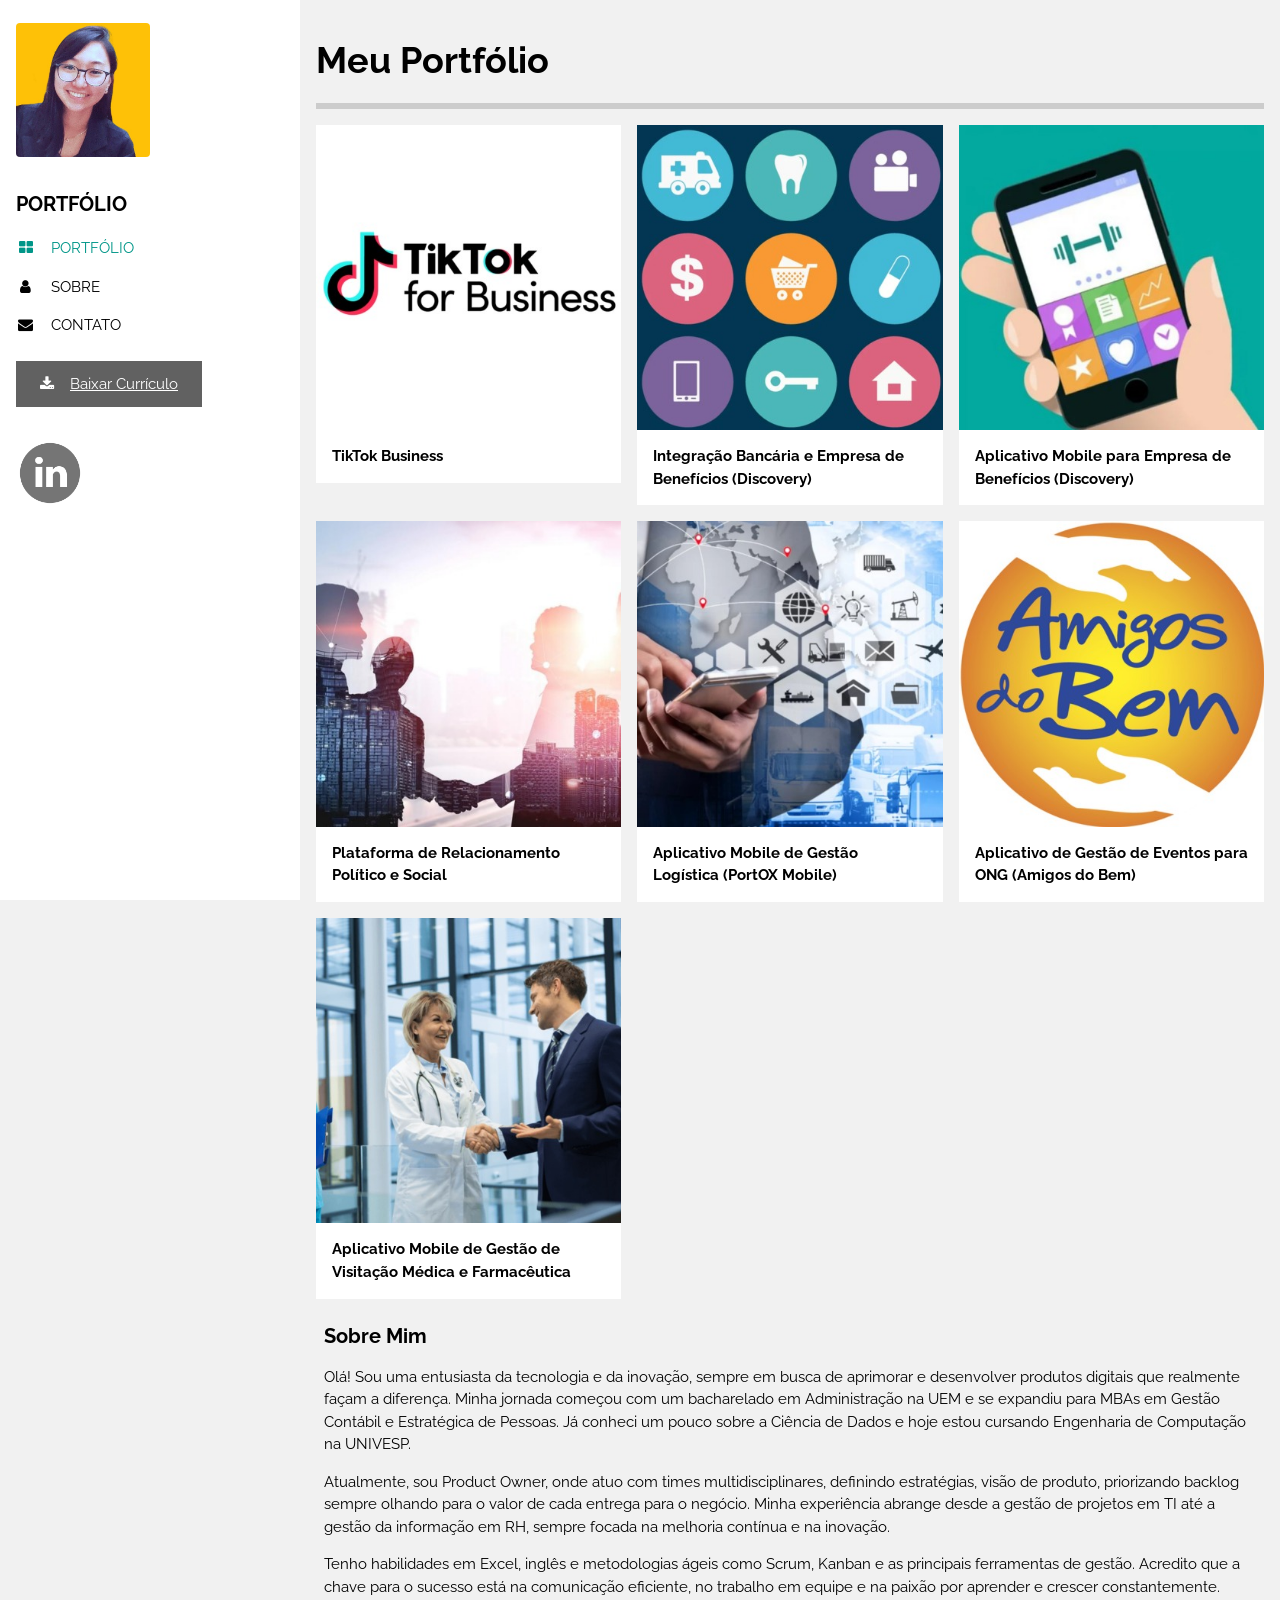
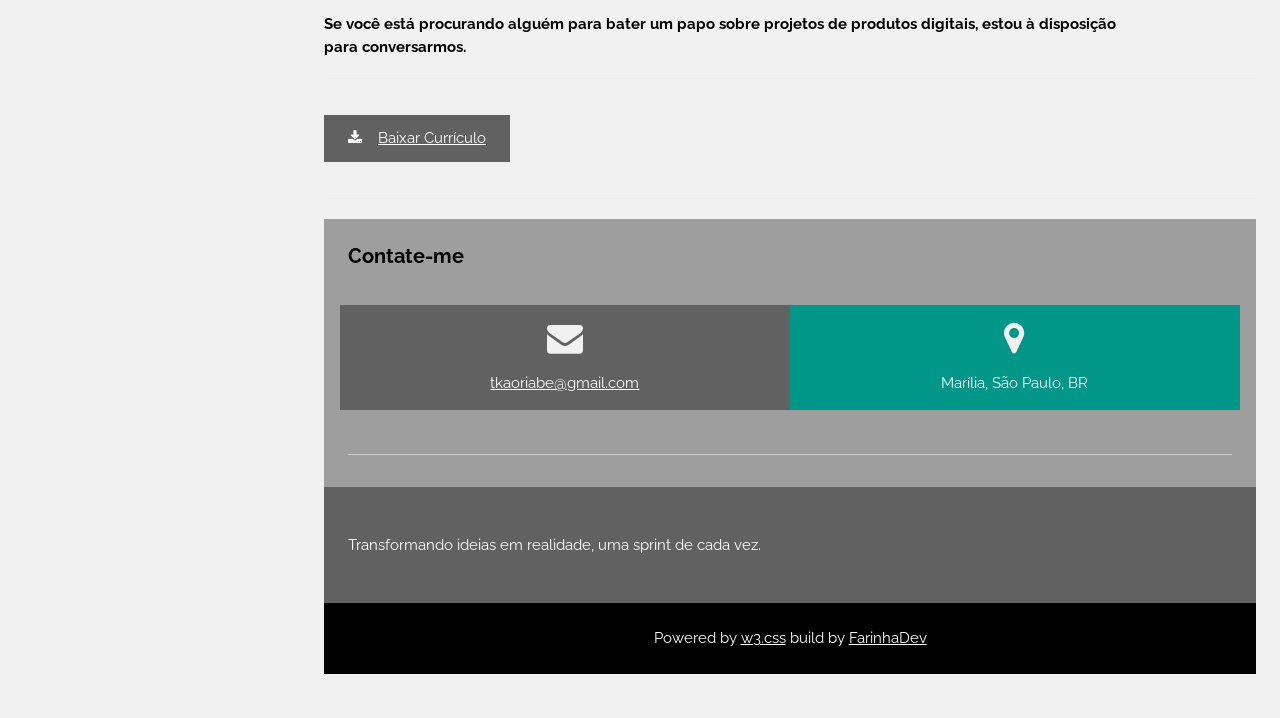
==== index.html @ 8d9a4ea6 "Update CV.html" ====
<!DOCTYPE html>
<html lang="pt-BR">

<head>
    <meta charset="UTF-8">
    <meta name="viewport" content="width=device-width, initial-scale=1.0">
    <title>Meu Portfólio</title>
    <link rel="stylesheet" href="https://www.w3schools.com/w3css/4/w3.css">
    <link rel="stylesheet" href="https://fonts.googleapis.com/css?family=Raleway">
    <link rel="stylesheet" href="https://cdnjs.cloudflare.com/ajax/libs/font-awesome/4.7.0/css/font-awesome.min.css">
    <style>
        body,
        h1,
        h2,
        h3,
        h4,
        h5,
        h6 {
            font-family: "Raleway", sans-serif
        }

        .portfolio-item {
            cursor: pointer;
        }

        .w3-modal-content {
            height: 100vh;
            overflow-y: auto;
        }
        .modal-header {
            position: sticky;
            top: 0;
            background: #009688; /* Cor de fundo da header */
            z-index: 10;
            display: flex;
            justify-content: space-between;
            align-items: center;
            padding: 10px;
        }

        .modal-header h2 {
            margin: 0;
        }

        .modal-header .close {
            font-size: 24px;
            cursor: pointer;
        }
    </style>
</head>

<body class="w3-light-grey w3-content" style="max-width:1600px">

    <!-- Barra Lateral/menu -->
    <nav class="w3-sidebar w3-collapse w3-white w3-animate-left" style="z-index:3;width:300px;" id="mySidebar"><br>
        <div class="w3-container">
            <a href="#" onclick="w3_close()" class="w3-hide-large w3-right w3-jumbo w3-padding w3-hover-grey"
                title="fechar menu">
                <i class="fa fa-remove"></i>
            </a>
            <img src="/assets/kaori2.jpeg" style="width:50%;" class="w3-round"><br><br>
            <h4><b>PORTFÓLIO</b></h4>
        </div>
        <div class="w3-bar-block">
            <a href="#portfolio" onclick="w3_close()" class="w3-bar-item w3-button w3-padding w3-text-teal"><i
                    class="fa fa-th-large fa-fw w3-margin-right"></i>PORTFÓLIO</a>
            <a href="#about" onclick="w3_close()" class="w3-bar-item w3-button w3-padding"><i
                    class="fa fa-user fa-fw w3-margin-right"></i>SOBRE</a>
            <a href="#contact" onclick="w3_close()" class="w3-bar-item w3-button w3-padding"><i
                    class="fa fa-envelope fa-fw w3-margin-right"></i>CONTATO</a>

                    <button class="w3-button w3-dark-grey w3-padding-large w3-margin-top w3-margin-bottom w3-margin-left">
                        <a href="https://drive.google.com/file/d/1agnZNEPF9Nc0jT8-_8_PPaUmaTXUO3YI/view" target="_blank"><i class="fa fa-download w3-margin-right"></i>Baixar Currículo</a>
                    </button>
        </div>
        <div class="w3-panel w3-large">
            <a href="https://www.linkedin.com/in/tatianaabe/">
                <img src="assets/imagens/linkedin.png" alt="" style="width: 25%;">
            </a>
            
        </div>

    </nav>

    <!-- Efeito de sobreposição ao abrir barra lateral em telas pequenas -->
    <div class="w3-overlay w3-hide-large w3-animate-opacity" onclick="w3_close()" style="cursor:pointer"
        title="fechar menu lateral" id="myOverlay"></div>

    <!-- !CONTEÚDO DA PÁGINA! -->
    <div class="w3-main" style="margin-left:300px">

        <!-- Cabeçalho -->
        <header id="portfolio">
            <a href="#"><img src="/assets/kaori2.jpeg" style="width:65px;"
                    class="w3-circle w3-right w3-margin w3-hide-large w3-hover-opacity"></a>
            <span class="w3-button w3-hide-large w3-xxlarge w3-hover-text-grey" onclick="w3_open()"><i
                    class="fa fa-bars"></i></span>
            <div class="w3-container">
                <br>
                <h1><b>Meu Portfólio</b></h1>
                <div class="w3-section w3-bottombar w3-padding-12"></div>
            </div>
        </header>

        <!-- Primeira Grade de Fotos -->
        <div class="w3-row-padding">
            <div class="w3-third w3-container w3-margin-bottom portfolio-item" onclick="loadProject('projeto1.html')">
                <img src="/assets/imagens/projeto/projeto1.jpg" alt="TikTok" style="width:100%" class="w3-hover-opacity">
                <div class="w3-container w3-white">
                    <p><b>TikTok Business</b></p>
                </div>
            </div>
            <div class="w3-third w3-container w3-margin-bottom portfolio-item" onclick="loadProject('projeto2.html')">
                <img src="/assets/imagens/projeto/projeto2.jpg" alt="Integração Bancária" style="width:100%" class="w3-hover-opacity">
                <div class="w3-container w3-white">
                    <p><b>Integração Bancária e Empresa de Benefícios (Discovery) </b></p>
                </div>
            </div>
            <div class="w3-third w3-container portfolio-item" onclick="loadProject('projeto3.html')">
                <img src="/assets/imagens/projeto/projeto3.jpg" alt="Natureza" style="width:100%" class="w3-hover-opacity">
                <div class="w3-container w3-white">
                    <p><b>Aplicativo Mobile para Empresa de Benefícios (Discovery)</b></p>
                </div>
            </div>
        </div>

        <!-- Segunda Grade de Fotos -->
        <div class="w3-row-padding">
            <div class="w3-third w3-container w3-margin-bottom portfolio-item" onclick="loadProject('projeto4.html')">
                <img src="/assets/imagens/projeto/projeto4.jpg" alt="Projeto 1" style="width:100%" class="w3-hover-opacity">
                <div class="w3-container w3-white">
                    <p><b>Plataforma de Relacionamento Político e Social</b></p>
                </div>
            </div>
            <div class="w3-third w3-container w3-margin-bottom portfolio-item" onclick="loadProject('projeto5.html')">
                <img src="/assets/imagens/projeto/projeto5.jpg" alt="Projeto 2" style="width:100%" class="w3-hover-opacity">
                <div class="w3-container w3-white">
                    <p><b>Aplicativo Mobile de Gestão Logística (PortOX Mobile) </b></p>
                </div>
            </div>
            <div class="w3-third w3-container portfolio-item" onclick="loadProject('projeto6.html')">
                <img src="/assets/imagens/projeto/projeto6.jpg" alt="Projeto 3" style="width:100%" class="w3-hover-opacity">
                <div class="w3-container w3-white">
                    <p><b>Aplicativo de Gestão de Eventos para ONG (Amigos do Bem)</b></p>
                </div>
            </div>
        </div>

        <!-- Teceira Grade de Fotos -->
        <div class="w3-row-padding">
            <div class="w3-third w3-container portfolio-item" onclick="loadProject('projeto7.html')">
                <img src="/assets/imagens/projeto/projeto7.jpg" alt="Projeto 3" style="width:100%" class="w3-hover-opacity">
                <div class="w3-container w3-white">
                    <p><b>Aplicativo Mobile de Gestão de Visitação Médica e Farmacêutica</b></p>
                </div>
            </div>
        </div>

        <div class="w3-container w3-padding-large" style="margin-bottom:32px">
            <h4><b>Sobre Mim</b></h4>
            <p>
                Olá! Sou uma entusiasta da tecnologia e da inovação, sempre em busca de aprimorar e desenvolver produtos digitais que realmente façam a diferença. Minha jornada começou com um bacharelado em Administração na UEM e se expandiu para MBAs em Gestão Contábil e Estratégica de Pessoas. Já conheci um pouco sobre a Ciência de Dados e hoje estou cursando Engenharia de Computação na UNIVESP.
            </p>
            <p>
                Atualmente, sou Product Owner, onde atuo com times multidisciplinares, definindo estratégias, visão de produto, priorizando backlog sempre olhando para o valor de cada entrega para o negócio. Minha experiência abrange desde a gestão de projetos em TI até a gestão da informação em RH, sempre focada na melhoria contínua e na inovação.
            </p>
            <p>
                Tenho habilidades em Excel, inglês e metodologias ágeis como Scrum, Kanban e as principais ferramentas de gestão. Acredito que a chave para o sucesso está na comunicação eficiente, no trabalho em equipe e na paixão por aprender e crescer constantemente.
            </p>
            <p style="font-weight: bold;">
                Se você está procurando alguém para bater um papo sobre projetos de produtos digitais, estou à disposição para conversarmos.
            </p>    
            <hr>

            
            <p>
                <button class="w3-button w3-dark-grey w3-padding-large w3-margin-top w3-margin-bottom">
                    <a href="https://drive.google.com/file/d/1agnZNEPF9Nc0jT8-_8_PPaUmaTXUO3YI/view" target="_blank"><i class="fa fa-download w3-margin-right"></i>Baixar Currículo</a>
                </button>
            </p>
            <hr>

            <!-- Seção de Contato -->
            <div class="w3-container w3-padding-large w3-grey">
                <h4 id="contact"><b>Contate-me</b></h4>
                <div class="w3-row-padding w3-center w3-padding-24" style="margin:0 -16px">
                    <div class="w3-half w3-dark-grey">
                        <p><i class="fa fa-envelope w3-xxlarge w3-text-light-grey"></i></p>
                        <p><a href="mailto:tkaoriabe@gmail.com">tkaoriabe@gmail.com</a></p>
                    </div>
                    <div class="w3-half w3-teal">
                        <p><i class="fa fa-map-marker w3-xxlarge w3-text-light-grey"></i></p>
                        <p>Marília, São Paulo, BR</p>
                    </div>
                </div>
                <hr class="w3-opacity">
            </div>

            <!-- Rodapé -->
            <footer class="w3-container w3-padding-32 w3-dark-grey">
                <div class="w3-row-padding">
                    <div class="w3-terço">
                        <p>Transformando ideias em realidade, uma sprint de cada vez.</p>
                        
                    </div>
                    
                
                
                </div>
            </footer>

            <div class="w3-black w3-center w3-padding-24">Powered by <a
                    href="https://www.w3schools.com/w3css/default.asp" title="W3.CSS" target="_blank"
                    class="w3-hover-opacity">w3.css</a> build by <a href="https://farinha.dev">FarinhaDev</a>
            </div>

            <!-- Fim do conteúdo da página -->
        </div>
        

        <!-- Modal para Projetos -->
        <div id="project-modal" class="w3-modal" onclick="this.style.display='none'">
            <div class="w3-modal-content w3-animate-top w3-card-4" onclick="event.stopPropagation();">
                <div class="modal-header">
                    <h2 id="project-title">Título do Projeto</h2>
                    <span class="close" onclick="document.getElementById('project-modal').style.display='none'">&times;</span>
                </div>
                <div class="w3-container" id="project-content">
                    <p>Conteúdo do Projeto</p>
                </div>
            </div>
        </div>

        <script>
            // Script para abrir e fechar a barra lateral
            function w3_open() {
                document.getElementById("mySidebar").style.display = "block";
                document.getElementById("myOverlay").style.display = "block";
            }

            function w3_close() {
                document.getElementById("mySidebar").style.display = "none";
                document.getElementById("myOverlay").style.display = "none";
            }

            // Função para carregar páginas de projetos
            /*function loadProject(page) {
                fetch(page)
                    .then(response => response.text())
                    .then(data => {
                        document.getElementById('project-content').innerHTML = data;
                        document.getElementById('project-modal').style.display = 'block';
                    })
                    .catch(error => console.log('Error:', error));
            }*/
            function loadProject(page) {
                fetch(page)
                    .then(response => response.text())
                    .then(data => {
                        const parser = new DOMParser();
                        const doc = parser.parseFromString(data, 'text/html');
                        const title = doc.querySelector('title').innerText;
                        document.getElementById('project-title').innerText = title;
                        document.getElementById('project-content').innerHTML = doc.body.innerHTML;
                        document.getElementById('project-modal').style.display = 'block';
                    })
                    .catch(error => console.log('Error:', error));
            }
        </script>

</body>

</html>
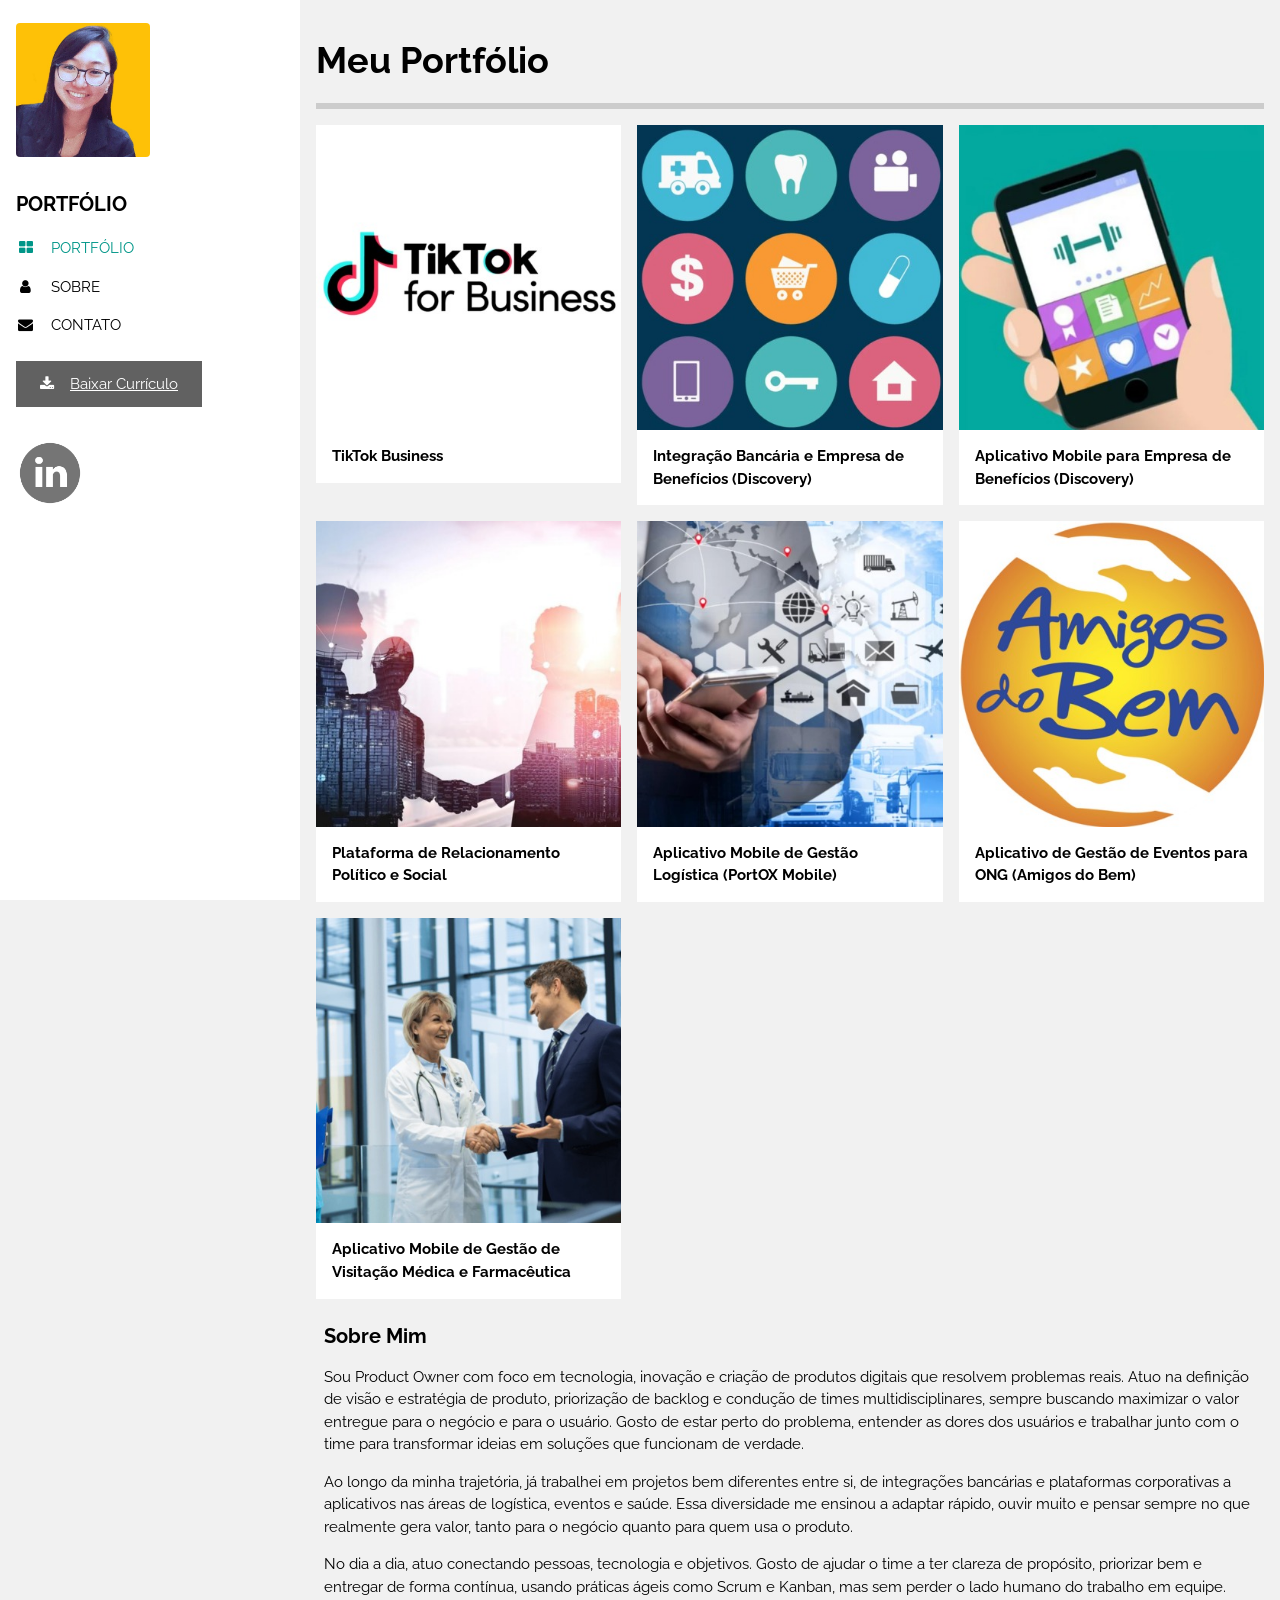
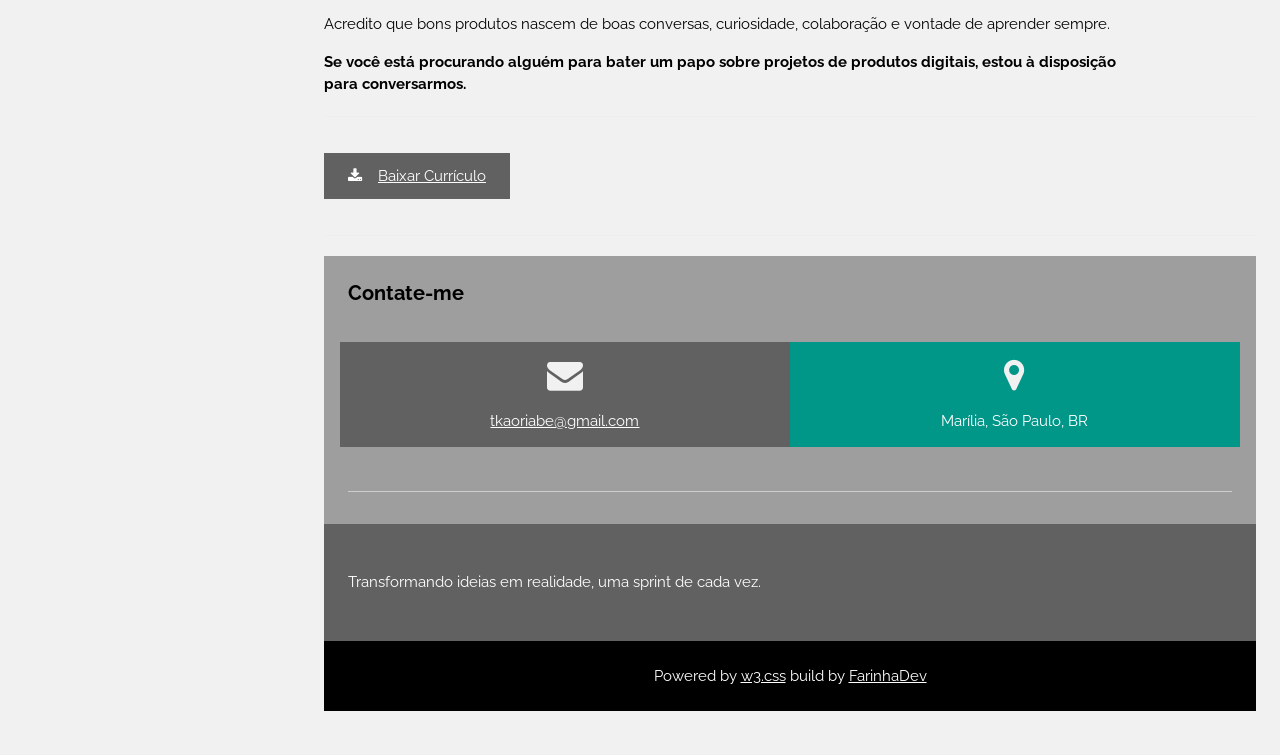
==== commit a550ecb2: "Update index.html" ====
--- a/index.html
+++ b/index.html
@@ -70,7 +70,7 @@
                     class="fa fa-envelope fa-fw w3-margin-right"></i>CONTATO</a>
 
                     <button class="w3-button w3-dark-grey w3-padding-large w3-margin-top w3-margin-bottom w3-margin-left">
-                        <a href="https://drive.google.com/file/d/1agnZNEPF9Nc0jT8-_8_PPaUmaTXUO3YI/view" target="_blank"><i class="fa fa-download w3-margin-right"></i>Baixar Currículo</a>
+                        <a href="https://drive.google.com/file/d/1oA0Wtboy0P3Q9M4tAa0neOY3qtcpt3hv/view?usp=sharing" target="_blank"><i class="fa fa-download w3-margin-right"></i>Baixar Currículo</a>
                     </button>
         </div>
         <div class="w3-panel w3-large">
@@ -159,13 +159,16 @@
         <div class="w3-container w3-padding-large" style="margin-bottom:32px">
             <h4><b>Sobre Mim</b></h4>
             <p>
-                Olá! Sou uma entusiasta da tecnologia e da inovação, sempre em busca de aprimorar e desenvolver produtos digitais que realmente façam a diferença. Minha jornada começou com um bacharelado em Administração na UEM e se expandiu para MBAs em Gestão Contábil e Estratégica de Pessoas. Já conheci um pouco sobre a Ciência de Dados e hoje estou cursando Engenharia de Computação na UNIVESP.
-            </p>
-            <p>
-                Atualmente, sou Product Owner, onde atuo com times multidisciplinares, definindo estratégias, visão de produto, priorizando backlog sempre olhando para o valor de cada entrega para o negócio. Minha experiência abrange desde a gestão de projetos em TI até a gestão da informação em RH, sempre focada na melhoria contínua e na inovação.
-            </p>
-            <p>
-                Tenho habilidades em Excel, inglês e metodologias ágeis como Scrum, Kanban e as principais ferramentas de gestão. Acredito que a chave para o sucesso está na comunicação eficiente, no trabalho em equipe e na paixão por aprender e crescer constantemente.
+                Sou Product Owner com foco em tecnologia, inovação e criação de produtos digitais que resolvem problemas reais. Atuo na definição de visão e estratégia de produto, priorização de backlog e condução de times multidisciplinares, sempre buscando maximizar o valor entregue para o negócio e para o usuário. Gosto de estar perto do problema, entender as dores dos usuários e trabalhar junto com o time para transformar ideias em soluções que funcionam de verdade.            
+            </p>
+            <p>
+                Ao longo da minha trajetória, já trabalhei em projetos bem diferentes entre si, de integrações bancárias e plataformas corporativas a aplicativos nas áreas de logística, eventos e saúde. Essa diversidade me ensinou a adaptar rápido, ouvir muito e pensar sempre no que realmente gera valor, tanto para o negócio quanto para quem usa o produto.            
+            </p>
+            <p>
+                No dia a dia, atuo conectando pessoas, tecnologia e objetivos. Gosto de ajudar o time a ter clareza de propósito, priorizar bem e entregar de forma contínua, usando práticas ágeis como Scrum e Kanban, mas sem perder o lado humano do trabalho em equipe.
+            </p>
+            <p>
+                Acredito que bons produtos nascem de boas conversas, curiosidade, colaboração e vontade de aprender sempre.
             </p>
             <p style="font-weight: bold;">
                 Se você está procurando alguém para bater um papo sobre projetos de produtos digitais, estou à disposição para conversarmos.
@@ -175,7 +178,7 @@
             
             <p>
                 <button class="w3-button w3-dark-grey w3-padding-large w3-margin-top w3-margin-bottom">
-                    <a href="https://drive.google.com/file/d/1agnZNEPF9Nc0jT8-_8_PPaUmaTXUO3YI/view" target="_blank"><i class="fa fa-download w3-margin-right"></i>Baixar Currículo</a>
+                    <a href="https://drive.google.com/file/d/1oA0Wtboy0P3Q9M4tAa0neOY3qtcpt3hv/view?usp=sharing" target="_blank"><i class="fa fa-download w3-margin-right"></i>Baixar Currículo</a>
                 </button>
             </p>
             <hr>
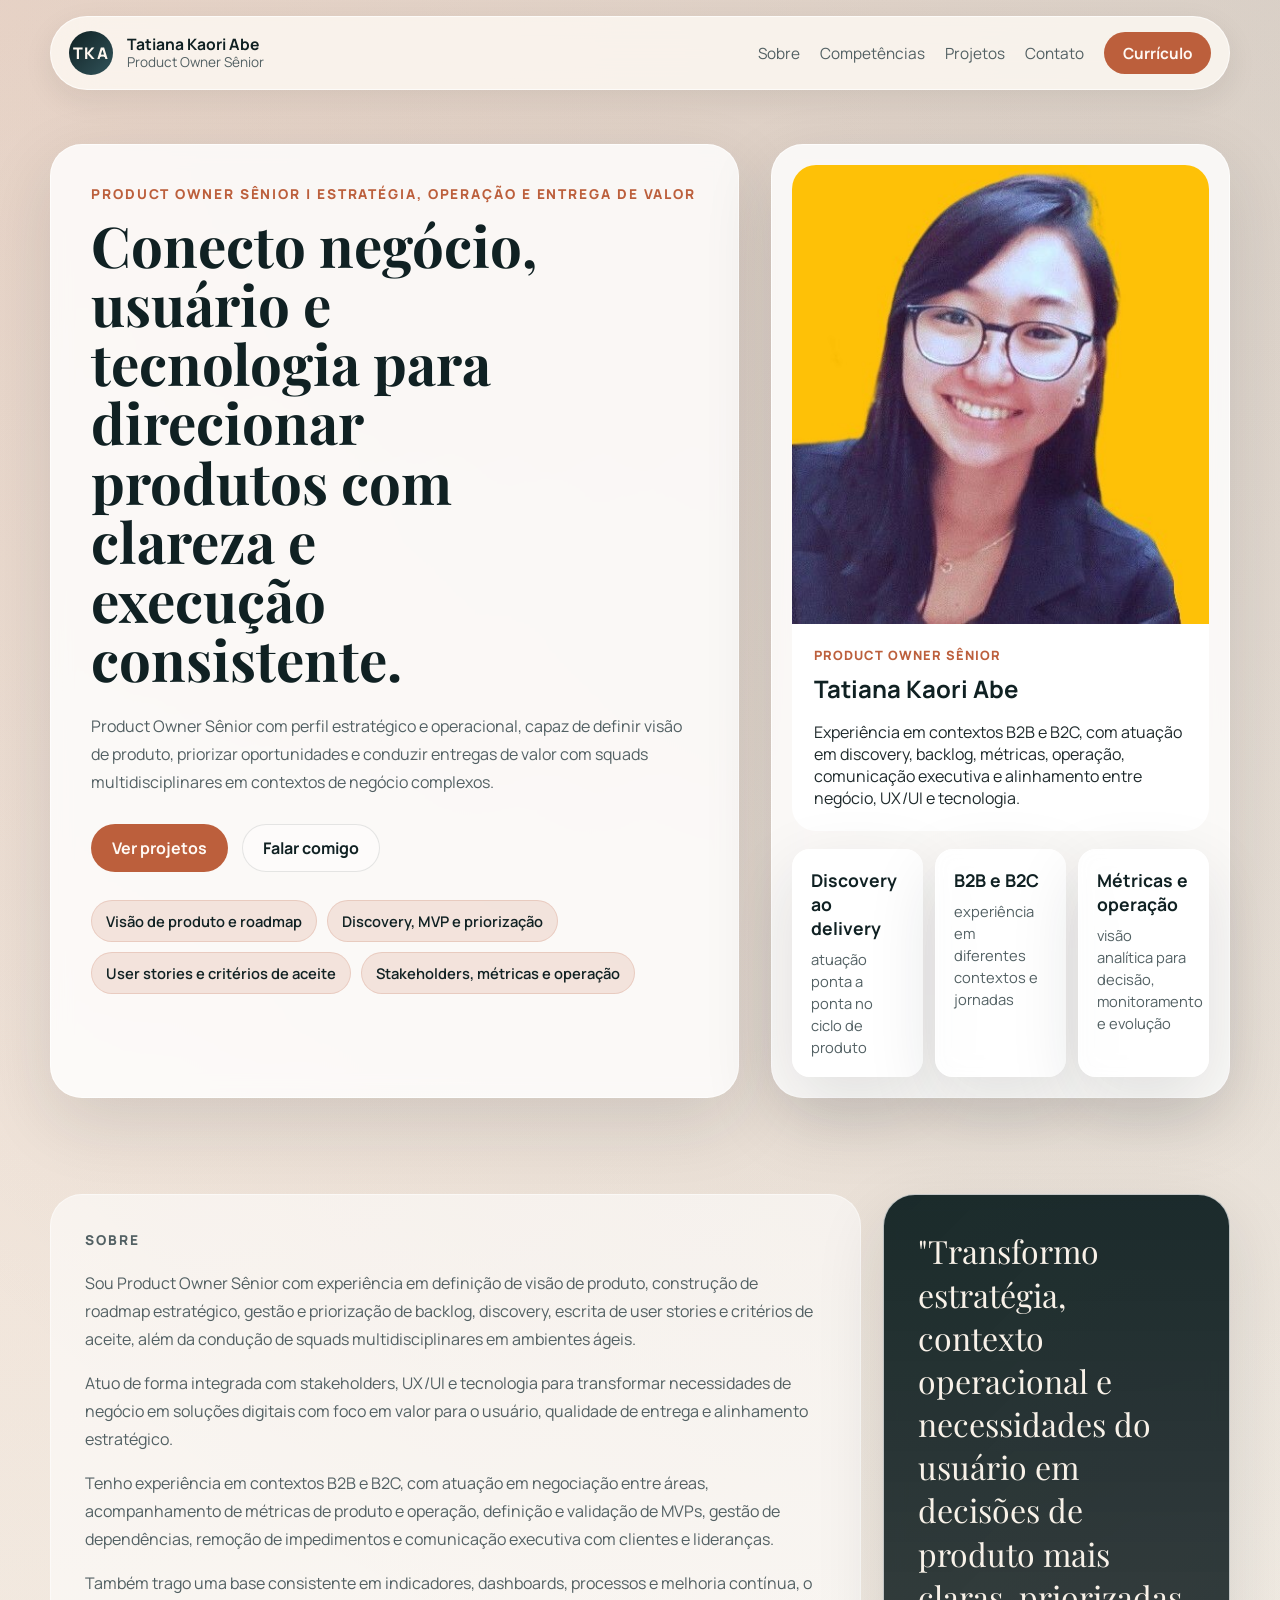
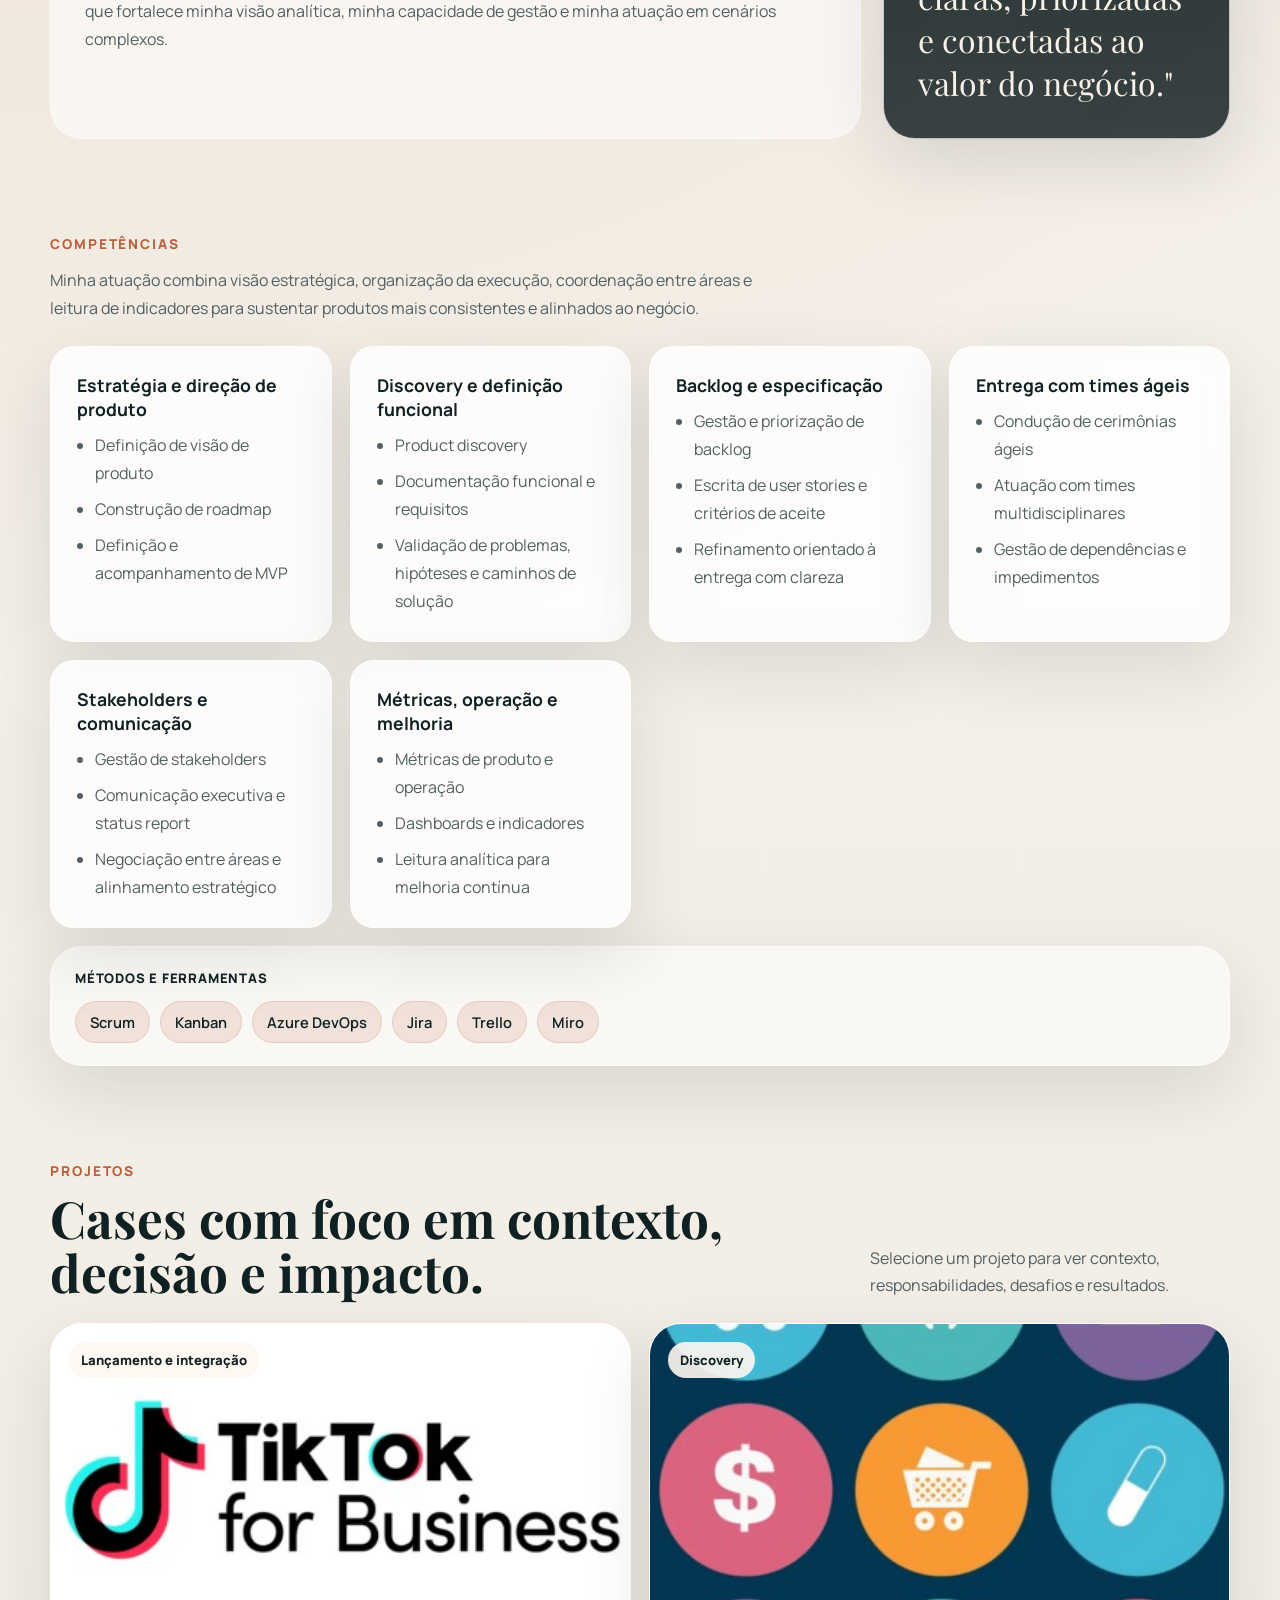
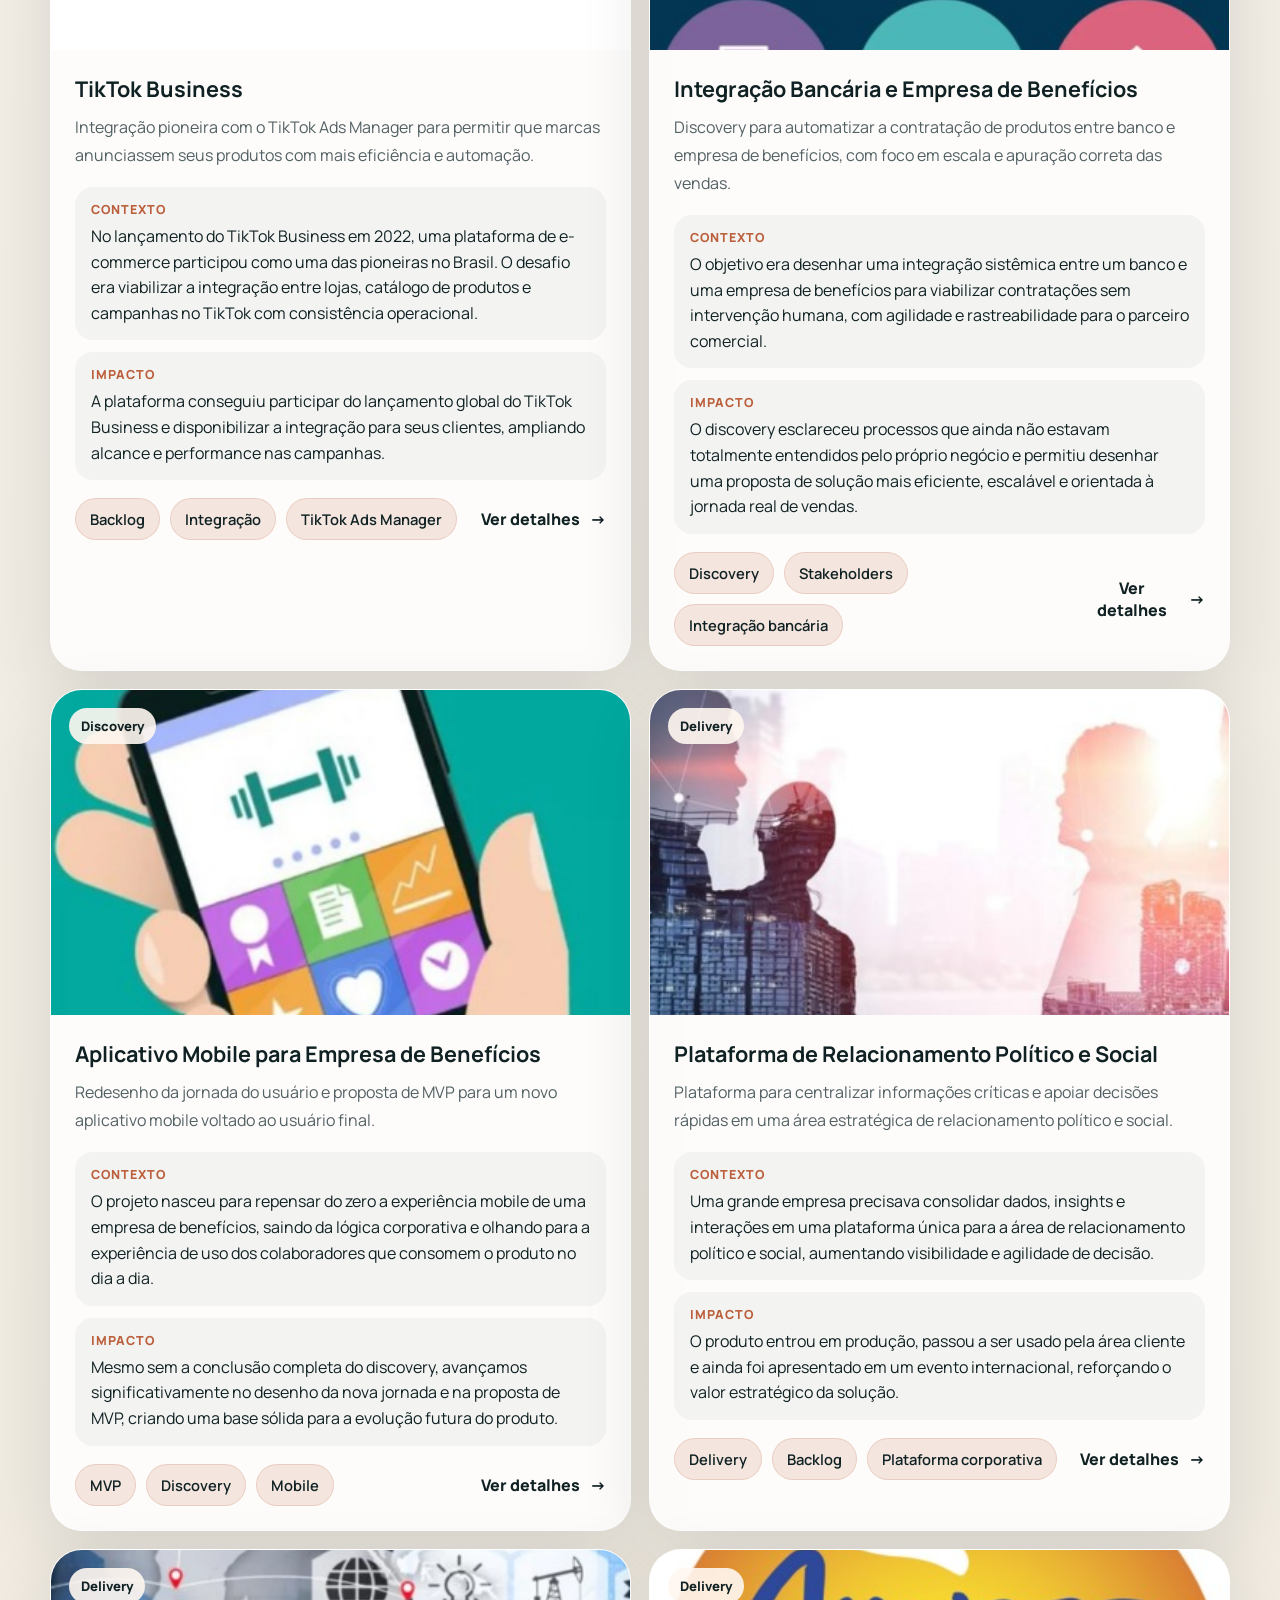
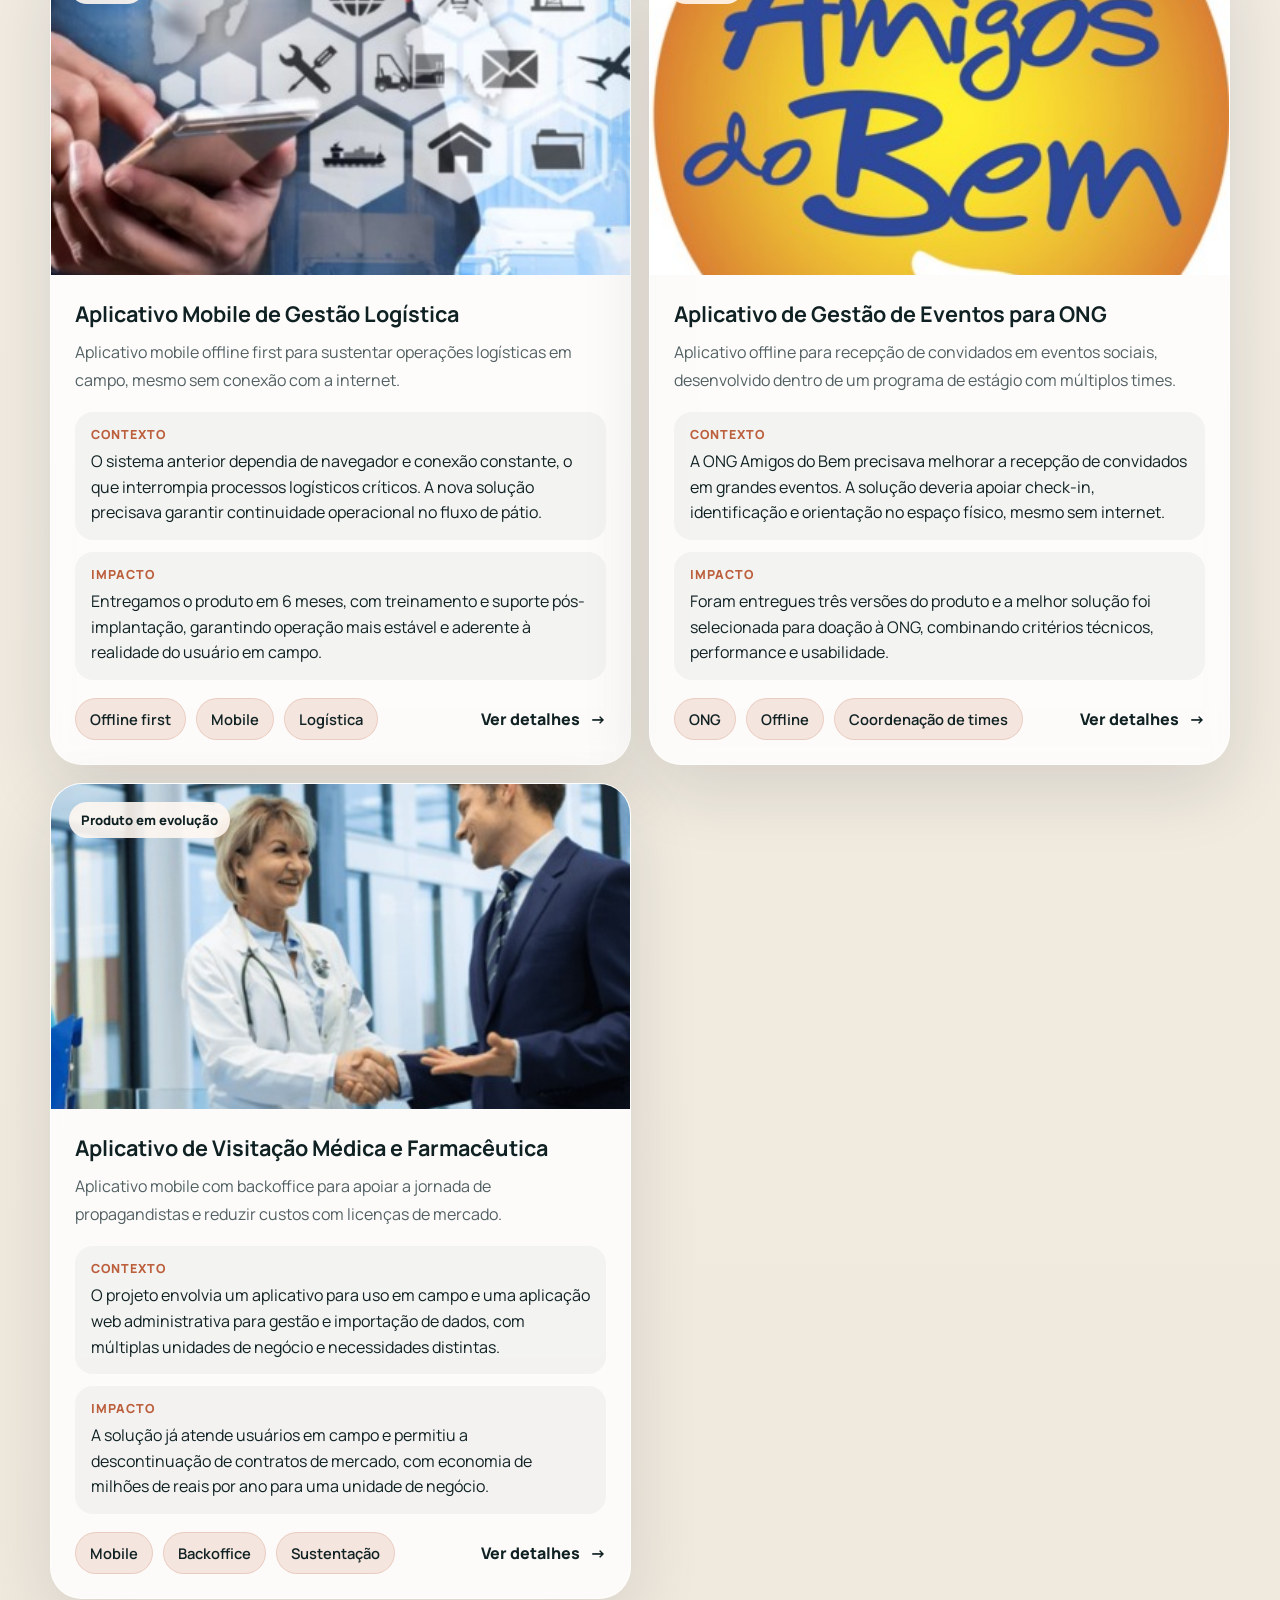
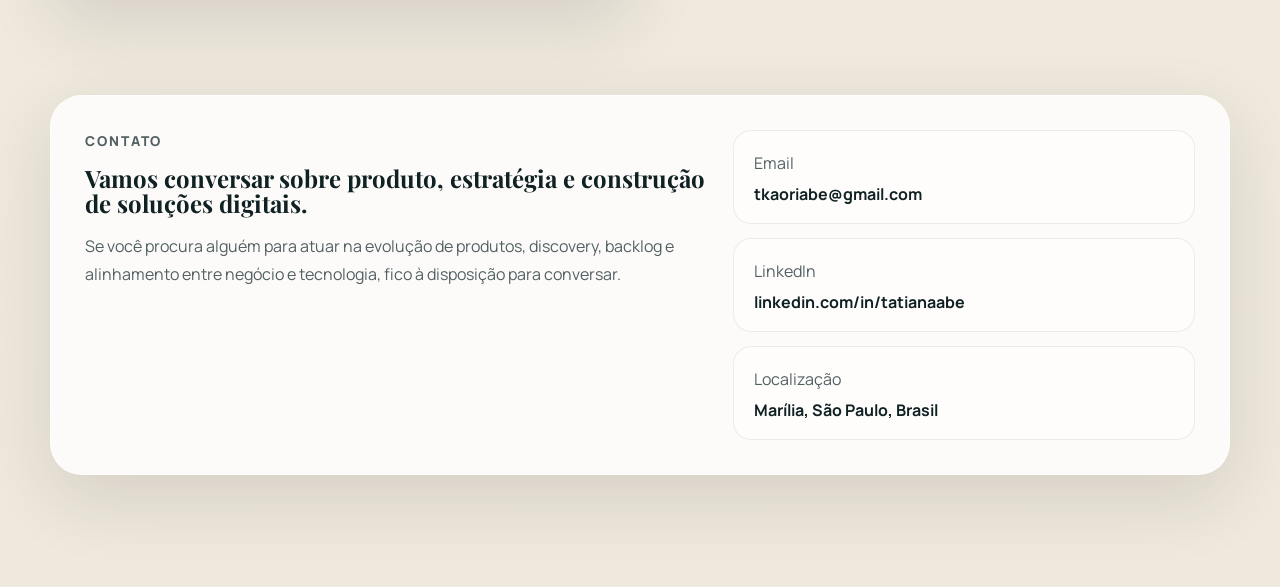
==== commit 66a4a217: "Alterações portifolio Alterações feitas em 23/04/2026 para melhorar a interface" ====
--- a/index.html
+++ b/index.html
@@ -1,276 +1,290 @@
 <!DOCTYPE html>
 <html lang="pt-BR">
-
 <head>
-    <meta charset="UTF-8">
-    <meta name="viewport" content="width=device-width, initial-scale=1.0">
-    <title>Meu Portfólio</title>
-    <link rel="stylesheet" href="https://www.w3schools.com/w3css/4/w3.css">
-    <link rel="stylesheet" href="https://fonts.googleapis.com/css?family=Raleway">
-    <link rel="stylesheet" href="https://cdnjs.cloudflare.com/ajax/libs/font-awesome/4.7.0/css/font-awesome.min.css">
-    <style>
-        body,
-        h1,
-        h2,
-        h3,
-        h4,
-        h5,
-        h6 {
-            font-family: "Raleway", sans-serif
-        }
-
-        .portfolio-item {
-            cursor: pointer;
-        }
-
-        .w3-modal-content {
-            height: 100vh;
-            overflow-y: auto;
-        }
-        .modal-header {
-            position: sticky;
-            top: 0;
-            background: #009688; /* Cor de fundo da header */
-            z-index: 10;
-            display: flex;
-            justify-content: space-between;
-            align-items: center;
-            padding: 10px;
-        }
-
-        .modal-header h2 {
-            margin: 0;
-        }
-
-        .modal-header .close {
-            font-size: 24px;
-            cursor: pointer;
-        }
-    </style>
+  <meta charset="UTF-8">
+  <meta name="viewport" content="width=device-width, initial-scale=1.0">
+  <title>Tatiana Kaori Abe | Product Owner</title>
+  <meta
+    name="description"
+    content="Portfólio profissional de Tatiana Kaori Abe, Product Owner com experiência em discovery, delivery e evolução de produtos digitais."
+  >
+  <link rel="preconnect" href="https://fonts.googleapis.com">
+  <link rel="preconnect" href="https://fonts.gstatic.com" crossorigin>
+  <link
+    href="https://fonts.googleapis.com/css2?family=Manrope:wght@400;500;600;700;800&family=Playfair+Display:wght@600;700&display=swap"
+    rel="stylesheet"
+  >
+  <link rel="stylesheet" href="assets/styles.css">
 </head>
-
-<body class="w3-light-grey w3-content" style="max-width:1600px">
-
-    <!-- Barra Lateral/menu -->
-    <nav class="w3-sidebar w3-collapse w3-white w3-animate-left" style="z-index:3;width:300px;" id="mySidebar"><br>
-        <div class="w3-container">
-            <a href="#" onclick="w3_close()" class="w3-hide-large w3-right w3-jumbo w3-padding w3-hover-grey"
-                title="fechar menu">
-                <i class="fa fa-remove"></i>
+<body>
+  <div class="site-shell">
+    <header class="topbar">
+      <a class="brand" href="#inicio" aria-label="Ir para o início">
+        <span class="brand-mark">TKA</span>
+        <span class="brand-copy">
+          <strong>Tatiana Kaori Abe</strong>
+          <span>Product Owner Sênior</span>
+        </span>
+      </a>
+
+      <button class="menu-toggle" type="button" aria-expanded="false" aria-controls="site-menu">
+        <span></span>
+        <span></span>
+      </button>
+
+      <nav class="menu" id="site-menu" aria-label="Navegação principal">
+        <a href="#sobre">Sobre</a>
+        <a href="#competencias">Competências</a>
+        <a href="#projetos">Projetos</a>
+        <a href="#contato">Contato</a>
+        <a
+          class="button button-secondary"
+          href="https://drive.google.com/file/d/1oA0Wtboy0P3Q9M4tAa0neOY3qtcpt3hv/view?usp=sharing"
+          target="_blank"
+          rel="noreferrer"
+        >Currículo</a>
+      </nav>
+    </header>
+
+    <main>
+      <section class="hero section" id="inicio">
+        <div class="hero-copy">
+          <p class="eyebrow">Product Owner Sênior | Estratégia, Operação e Entrega de Valor</p>
+          <h1>Conecto negócio, usuário e tecnologia para direcionar produtos com clareza e execução consistente.</h1>
+          <p class="hero-text">
+            Product Owner Sênior com perfil estratégico e operacional, capaz de definir visão de produto, priorizar
+            oportunidades e conduzir entregas de valor com squads multidisciplinares em contextos de negócio
+            complexos.
+          </p>
+
+          <div class="hero-actions">
+            <a class="button" href="#projetos">Ver projetos</a>
+            <a class="button button-ghost" href="mailto:tkaoriabe@gmail.com">Falar comigo</a>
+          </div>
+
+          <ul class="hero-highlights" aria-label="Principais áreas de atuação">
+            <li>Visão de produto e roadmap</li>
+            <li>Discovery, MVP e priorização</li>
+            <li>User stories e critérios de aceite</li>
+            <li>Stakeholders, métricas e operação</li>
+          </ul>
+        </div>
+
+        <aside class="hero-panel">
+          <div class="profile-card">
+            <img src="assets/kaori2.jpeg" alt="Foto de Tatiana Kaori Abe">
+            <div class="profile-content">
+              <p class="profile-role">Product Owner Sênior</p>
+              <h2>Tatiana Kaori Abe</h2>
+              <p>
+                Experiência em contextos B2B e B2C, com atuação em discovery, backlog, métricas, operação,
+                comunicação executiva e alinhamento entre negócio, UX/UI e tecnologia.
+              </p>
+            </div>
+          </div>
+
+          <div class="stat-grid" aria-label="Resumo de atuação">
+            <article class="stat-card">
+              <strong>Discovery ao delivery</strong>
+              <span>atuação ponta a ponta no ciclo de produto</span>
+            </article>
+            <article class="stat-card">
+              <strong>B2B e B2C</strong>
+              <span>experiência em diferentes contextos e jornadas</span>
+            </article>
+            <article class="stat-card">
+              <strong>Métricas e operação</strong>
+              <span>visão analítica para decisão, monitoramento e evolução</span>
+            </article>
+          </div>
+        </aside>
+      </section>
+
+      <section class="section" id="sobre">
+        <div class="about-grid">
+          <div class="about-copy">
+            <p class="eyebrow">Sobre</p>
+            <p>
+              Sou Product Owner Sênior com experiência em definição de visão de produto, construção de roadmap
+              estratégico, gestão e priorização de backlog, discovery, escrita de user stories e critérios de aceite,
+              além da condução de squads multidisciplinares em ambientes ágeis.
+            </p>
+            <p>
+              Atuo de forma integrada com stakeholders, UX/UI e tecnologia para transformar necessidades de negócio em
+              soluções digitais com foco em valor para o usuário, qualidade de entrega e alinhamento estratégico.
+            </p>
+            <p>
+              Tenho experiência em contextos B2B e B2C, com atuação em negociação entre áreas, acompanhamento de
+              métricas de produto e operação, definição e validação de MVPs, gestão de dependências, remoção de
+              impedimentos e comunicação executiva com clientes e lideranças.
+            </p>
+            <p>
+              Também trago uma base consistente em indicadores, dashboards, processos e melhoria contínua, o que
+              fortalece minha visão analítica, minha capacidade de gestão e minha atuação em cenários complexos.
+            </p>
+          </div>
+
+          <div class="quote-card">
+            <p>
+              "Transformo estratégia, contexto operacional e necessidades do usuário em decisões de produto mais
+              claras, priorizadas e conectadas ao valor do negócio."
+            </p>
+          </div>
+        </div>
+      </section>
+
+      <section class="section" id="competencias">
+        <div class="section-heading">
+          <p class="eyebrow">Competências</p>
+          <p class="section-note section-note-wide">
+            Minha atuação combina visão estratégica, organização da execução, coordenação entre áreas e leitura de
+            indicadores para sustentar produtos mais consistentes e alinhados ao negócio.
+          </p>
+        </div>
+
+        <div class="capability-grid">
+          <article class="capability-card">
+            <h3>Estratégia e direção de produto</h3>
+            <ul>
+              <li>Definição de visão de produto</li>
+              <li>Construção de roadmap</li>
+              <li>Definição e acompanhamento de MVP</li>
+            </ul>
+          </article>
+          <article class="capability-card">
+            <h3>Discovery e definição funcional</h3>
+            <ul>
+              <li>Product discovery</li>
+              <li>Documentação funcional e requisitos</li>
+              <li>Validação de problemas, hipóteses e caminhos de solução</li>
+            </ul>
+          </article>
+          <article class="capability-card">
+            <h3>Backlog e especificação</h3>
+            <ul>
+              <li>Gestão e priorização de backlog</li>
+              <li>Escrita de user stories e critérios de aceite</li>
+              <li>Refinamento orientado à entrega com clareza</li>
+            </ul>
+          </article>
+          <article class="capability-card">
+            <h3>Entrega com times ágeis</h3>
+            <ul>
+              <li>Condução de cerimônias ágeis</li>
+              <li>Atuação com times multidisciplinares</li>
+              <li>Gestão de dependências e impedimentos</li>
+            </ul>
+          </article>
+          <article class="capability-card">
+            <h3>Stakeholders e comunicação</h3>
+            <ul>
+              <li>Gestão de stakeholders</li>
+              <li>Comunicação executiva e status report</li>
+              <li>Negociação entre áreas e alinhamento estratégico</li>
+            </ul>
+          </article>
+          <article class="capability-card">
+            <h3>Métricas, operação e melhoria</h3>
+            <ul>
+              <li>Métricas de produto e operação</li>
+              <li>Dashboards e indicadores</li>
+              <li>Leitura analítica para melhoria contínua</li>
+            </ul>
+          </article>
+        </div>
+
+        <div class="tools-panel">
+          <p class="tools-title">Métodos e ferramentas</p>
+          <div class="tag-list" aria-label="Ferramentas e métodos de trabalho">
+            <span class="tag">Scrum</span>
+            <span class="tag">Kanban</span>
+            <span class="tag">Azure DevOps</span>
+            <span class="tag">Jira</span>
+            <span class="tag">Trello</span>
+            <span class="tag">Miro</span>
+          </div>
+        </div>
+      </section>
+
+      <section class="section" id="projetos">
+        <div class="section-heading section-heading-inline">
+          <div>
+            <p class="eyebrow">Projetos</p>
+            <h2>Cases com foco em contexto, decisão e impacto.</h2>
+          </div>
+          <p class="section-note">Selecione um projeto para ver contexto, responsabilidades, desafios e resultados.</p>
+        </div>
+
+        <div class="project-grid" id="project-grid" aria-live="polite"></div>
+      </section>
+
+      <section class="section" id="contato">
+        <div class="contact-card">
+          <div>
+            <p class="eyebrow">Contato</p>
+            <h2>Vamos conversar sobre produto, estratégia e construção de soluções digitais.</h2>
+            <p>
+              Se você procura alguém para atuar na evolução de produtos, discovery, backlog e alinhamento entre negócio
+              e tecnologia, fico à disposição para conversar.
+            </p>
+          </div>
+
+          <div class="contact-actions">
+            <a class="contact-link" href="mailto:tkaoriabe@gmail.com">
+              <span>Email</span>
+              <strong>tkaoriabe@gmail.com</strong>
             </a>
-            <img src="/assets/kaori2.jpeg" style="width:50%;" class="w3-round"><br><br>
-            <h4><b>PORTFÓLIO</b></h4>
-        </div>
-        <div class="w3-bar-block">
-            <a href="#portfolio" onclick="w3_close()" class="w3-bar-item w3-button w3-padding w3-text-teal"><i
-                    class="fa fa-th-large fa-fw w3-margin-right"></i>PORTFÓLIO</a>
-            <a href="#about" onclick="w3_close()" class="w3-bar-item w3-button w3-padding"><i
-                    class="fa fa-user fa-fw w3-margin-right"></i>SOBRE</a>
-            <a href="#contact" onclick="w3_close()" class="w3-bar-item w3-button w3-padding"><i
-                    class="fa fa-envelope fa-fw w3-margin-right"></i>CONTATO</a>
-
-                    <button class="w3-button w3-dark-grey w3-padding-large w3-margin-top w3-margin-bottom w3-margin-left">
-                        <a href="https://drive.google.com/file/d/1oA0Wtboy0P3Q9M4tAa0neOY3qtcpt3hv/view?usp=sharing" target="_blank"><i class="fa fa-download w3-margin-right"></i>Baixar Currículo</a>
-                    </button>
-        </div>
-        <div class="w3-panel w3-large">
-            <a href="https://www.linkedin.com/in/tatianaabe/">
-                <img src="assets/imagens/linkedin.png" alt="" style="width: 25%;">
+            <a class="contact-link" href="https://www.linkedin.com/in/tatianaabe/" target="_blank" rel="noreferrer">
+              <span>LinkedIn</span>
+              <strong>linkedin.com/in/tatianaabe</strong>
             </a>
-            
-        </div>
-
-    </nav>
-
-    <!-- Efeito de sobreposição ao abrir barra lateral em telas pequenas -->
-    <div class="w3-overlay w3-hide-large w3-animate-opacity" onclick="w3_close()" style="cursor:pointer"
-        title="fechar menu lateral" id="myOverlay"></div>
-
-    <!-- !CONTEÚDO DA PÁGINA! -->
-    <div class="w3-main" style="margin-left:300px">
-
-        <!-- Cabeçalho -->
-        <header id="portfolio">
-            <a href="#"><img src="/assets/kaori2.jpeg" style="width:65px;"
-                    class="w3-circle w3-right w3-margin w3-hide-large w3-hover-opacity"></a>
-            <span class="w3-button w3-hide-large w3-xxlarge w3-hover-text-grey" onclick="w3_open()"><i
-                    class="fa fa-bars"></i></span>
-            <div class="w3-container">
-                <br>
-                <h1><b>Meu Portfólio</b></h1>
-                <div class="w3-section w3-bottombar w3-padding-12"></div>
+            <div class="contact-link">
+              <span>Localização</span>
+              <strong>Marília, São Paulo, Brasil</strong>
             </div>
-        </header>
-
-        <!-- Primeira Grade de Fotos -->
-        <div class="w3-row-padding">
-            <div class="w3-third w3-container w3-margin-bottom portfolio-item" onclick="loadProject('projeto1.html')">
-                <img src="/assets/imagens/projeto/projeto1.jpg" alt="TikTok" style="width:100%" class="w3-hover-opacity">
-                <div class="w3-container w3-white">
-                    <p><b>TikTok Business</b></p>
-                </div>
-            </div>
-            <div class="w3-third w3-container w3-margin-bottom portfolio-item" onclick="loadProject('projeto2.html')">
-                <img src="/assets/imagens/projeto/projeto2.jpg" alt="Integração Bancária" style="width:100%" class="w3-hover-opacity">
-                <div class="w3-container w3-white">
-                    <p><b>Integração Bancária e Empresa de Benefícios (Discovery) </b></p>
-                </div>
-            </div>
-            <div class="w3-third w3-container portfolio-item" onclick="loadProject('projeto3.html')">
-                <img src="/assets/imagens/projeto/projeto3.jpg" alt="Natureza" style="width:100%" class="w3-hover-opacity">
-                <div class="w3-container w3-white">
-                    <p><b>Aplicativo Mobile para Empresa de Benefícios (Discovery)</b></p>
-                </div>
-            </div>
-        </div>
-
-        <!-- Segunda Grade de Fotos -->
-        <div class="w3-row-padding">
-            <div class="w3-third w3-container w3-margin-bottom portfolio-item" onclick="loadProject('projeto4.html')">
-                <img src="/assets/imagens/projeto/projeto4.jpg" alt="Projeto 1" style="width:100%" class="w3-hover-opacity">
-                <div class="w3-container w3-white">
-                    <p><b>Plataforma de Relacionamento Político e Social</b></p>
-                </div>
-            </div>
-            <div class="w3-third w3-container w3-margin-bottom portfolio-item" onclick="loadProject('projeto5.html')">
-                <img src="/assets/imagens/projeto/projeto5.jpg" alt="Projeto 2" style="width:100%" class="w3-hover-opacity">
-                <div class="w3-container w3-white">
-                    <p><b>Aplicativo Mobile de Gestão Logística (PortOX Mobile) </b></p>
-                </div>
-            </div>
-            <div class="w3-third w3-container portfolio-item" onclick="loadProject('projeto6.html')">
-                <img src="/assets/imagens/projeto/projeto6.jpg" alt="Projeto 3" style="width:100%" class="w3-hover-opacity">
-                <div class="w3-container w3-white">
-                    <p><b>Aplicativo de Gestão de Eventos para ONG (Amigos do Bem)</b></p>
-                </div>
-            </div>
-        </div>
-
-        <!-- Teceira Grade de Fotos -->
-        <div class="w3-row-padding">
-            <div class="w3-third w3-container portfolio-item" onclick="loadProject('projeto7.html')">
-                <img src="/assets/imagens/projeto/projeto7.jpg" alt="Projeto 3" style="width:100%" class="w3-hover-opacity">
-                <div class="w3-container w3-white">
-                    <p><b>Aplicativo Mobile de Gestão de Visitação Médica e Farmacêutica</b></p>
-                </div>
-            </div>
-        </div>
-
-        <div class="w3-container w3-padding-large" style="margin-bottom:32px">
-            <h4><b>Sobre Mim</b></h4>
-            <p>
-                Sou Product Owner com foco em tecnologia, inovação e criação de produtos digitais que resolvem problemas reais. Atuo na definição de visão e estratégia de produto, priorização de backlog e condução de times multidisciplinares, sempre buscando maximizar o valor entregue para o negócio e para o usuário. Gosto de estar perto do problema, entender as dores dos usuários e trabalhar junto com o time para transformar ideias em soluções que funcionam de verdade.            
-            </p>
-            <p>
-                Ao longo da minha trajetória, já trabalhei em projetos bem diferentes entre si, de integrações bancárias e plataformas corporativas a aplicativos nas áreas de logística, eventos e saúde. Essa diversidade me ensinou a adaptar rápido, ouvir muito e pensar sempre no que realmente gera valor, tanto para o negócio quanto para quem usa o produto.            
-            </p>
-            <p>
-                No dia a dia, atuo conectando pessoas, tecnologia e objetivos. Gosto de ajudar o time a ter clareza de propósito, priorizar bem e entregar de forma contínua, usando práticas ágeis como Scrum e Kanban, mas sem perder o lado humano do trabalho em equipe.
-            </p>
-            <p>
-                Acredito que bons produtos nascem de boas conversas, curiosidade, colaboração e vontade de aprender sempre.
-            </p>
-            <p style="font-weight: bold;">
-                Se você está procurando alguém para bater um papo sobre projetos de produtos digitais, estou à disposição para conversarmos.
-            </p>    
-            <hr>
-
-            
-            <p>
-                <button class="w3-button w3-dark-grey w3-padding-large w3-margin-top w3-margin-bottom">
-                    <a href="https://drive.google.com/file/d/1oA0Wtboy0P3Q9M4tAa0neOY3qtcpt3hv/view?usp=sharing" target="_blank"><i class="fa fa-download w3-margin-right"></i>Baixar Currículo</a>
-                </button>
-            </p>
-            <hr>
-
-            <!-- Seção de Contato -->
-            <div class="w3-container w3-padding-large w3-grey">
-                <h4 id="contact"><b>Contate-me</b></h4>
-                <div class="w3-row-padding w3-center w3-padding-24" style="margin:0 -16px">
-                    <div class="w3-half w3-dark-grey">
-                        <p><i class="fa fa-envelope w3-xxlarge w3-text-light-grey"></i></p>
-                        <p><a href="mailto:tkaoriabe@gmail.com">tkaoriabe@gmail.com</a></p>
-                    </div>
-                    <div class="w3-half w3-teal">
-                        <p><i class="fa fa-map-marker w3-xxlarge w3-text-light-grey"></i></p>
-                        <p>Marília, São Paulo, BR</p>
-                    </div>
-                </div>
-                <hr class="w3-opacity">
-            </div>
-
-            <!-- Rodapé -->
-            <footer class="w3-container w3-padding-32 w3-dark-grey">
-                <div class="w3-row-padding">
-                    <div class="w3-terço">
-                        <p>Transformando ideias em realidade, uma sprint de cada vez.</p>
-                        
-                    </div>
-                    
-                
-                
-                </div>
-            </footer>
-
-            <div class="w3-black w3-center w3-padding-24">Powered by <a
-                    href="https://www.w3schools.com/w3css/default.asp" title="W3.CSS" target="_blank"
-                    class="w3-hover-opacity">w3.css</a> build by <a href="https://farinha.dev">FarinhaDev</a>
-            </div>
-
-            <!-- Fim do conteúdo da página -->
-        </div>
-        
-
-        <!-- Modal para Projetos -->
-        <div id="project-modal" class="w3-modal" onclick="this.style.display='none'">
-            <div class="w3-modal-content w3-animate-top w3-card-4" onclick="event.stopPropagation();">
-                <div class="modal-header">
-                    <h2 id="project-title">Título do Projeto</h2>
-                    <span class="close" onclick="document.getElementById('project-modal').style.display='none'">&times;</span>
-                </div>
-                <div class="w3-container" id="project-content">
-                    <p>Conteúdo do Projeto</p>
-                </div>
-            </div>
-        </div>
-
-        <script>
-            // Script para abrir e fechar a barra lateral
-            function w3_open() {
-                document.getElementById("mySidebar").style.display = "block";
-                document.getElementById("myOverlay").style.display = "block";
-            }
-
-            function w3_close() {
-                document.getElementById("mySidebar").style.display = "none";
-                document.getElementById("myOverlay").style.display = "none";
-            }
-
-            // Função para carregar páginas de projetos
-            /*function loadProject(page) {
-                fetch(page)
-                    .then(response => response.text())
-                    .then(data => {
-                        document.getElementById('project-content').innerHTML = data;
-                        document.getElementById('project-modal').style.display = 'block';
-                    })
-                    .catch(error => console.log('Error:', error));
-            }*/
-            function loadProject(page) {
-                fetch(page)
-                    .then(response => response.text())
-                    .then(data => {
-                        const parser = new DOMParser();
-                        const doc = parser.parseFromString(data, 'text/html');
-                        const title = doc.querySelector('title').innerText;
-                        document.getElementById('project-title').innerText = title;
-                        document.getElementById('project-content').innerHTML = doc.body.innerHTML;
-                        document.getElementById('project-modal').style.display = 'block';
-                    })
-                    .catch(error => console.log('Error:', error));
-            }
-        </script>
-
+          </div>
+        </div>
+      </section>
+    </main>
+  </div>
+
+  <div class="modal" id="project-modal" aria-hidden="true" role="dialog" aria-modal="true" aria-labelledby="modal-title">
+    <div class="modal-backdrop" data-close-modal></div>
+    <div class="modal-dialog">
+      <button class="modal-close" type="button" aria-label="Fechar detalhes do projeto" data-close-modal>×</button>
+      <div class="modal-media">
+        <img id="modal-image" src="" alt="">
+      </div>
+      <div class="modal-body">
+        <p class="eyebrow" id="modal-category"></p>
+        <h2 id="modal-title"></h2>
+        <p class="modal-summary" id="modal-summary"></p>
+
+        <div class="detail-grid">
+          <article class="detail-card">
+            <h3>Contexto</h3>
+            <p id="modal-context"></p>
+          </article>
+          <article class="detail-card">
+            <h3>Meu papel</h3>
+            <ul id="modal-role"></ul>
+          </article>
+          <article class="detail-card">
+            <h3>Desafios</h3>
+            <ul id="modal-challenges"></ul>
+          </article>
+          <article class="detail-card">
+            <h3>Resultados</h3>
+            <p id="modal-results"></p>
+          </article>
+        </div>
+
+        <div class="tag-list" id="modal-tags" aria-label="Temas do projeto"></div>
+      </div>
+    </div>
+  </div>
+
+  <script src="assets/data.js"></script>
+  <script src="assets/script.js"></script>
 </body>
-
 </html>
--- a/assets/styles.css
+++ b/assets/styles.css
@@ -0,0 +1,802 @@
+:root {
+  --bg: #f3efe7;
+  --surface: rgba(255, 255, 255, 0.82);
+  --surface-strong: #ffffff;
+  --surface-muted: #e7dfd0;
+  --text: #1f2a2c;
+  --text-soft: #526063;
+  --heading: #102123;
+  --accent: #bc5f3c;
+  --accent-dark: #924a2f;
+  --accent-soft: rgba(188, 95, 60, 0.14);
+  --line: rgba(16, 33, 35, 0.1);
+  --shadow: 0 24px 70px rgba(24, 32, 38, 0.12);
+  --radius-xl: 32px;
+  --radius-lg: 24px;
+  --radius-md: 18px;
+  --radius-sm: 12px;
+  --container: 1180px;
+}
+
+* {
+  box-sizing: border-box;
+}
+
+html {
+  scroll-behavior: smooth;
+}
+
+body {
+  margin: 0;
+  min-width: 320px;
+  font-family: "Manrope", sans-serif;
+  color: var(--text);
+  background:
+    radial-gradient(circle at top left, rgba(188, 95, 60, 0.18), transparent 32%),
+    radial-gradient(circle at top right, rgba(16, 33, 35, 0.12), transparent 26%),
+    linear-gradient(180deg, #f8f3eb 0%, #f3efe7 35%, #efe8dc 100%);
+}
+
+img {
+  display: block;
+  max-width: 100%;
+}
+
+a {
+  color: inherit;
+  text-decoration: none;
+}
+
+button,
+input,
+textarea,
+select {
+  font: inherit;
+}
+
+.site-shell {
+  width: min(calc(100% - 32px), var(--container));
+  margin: 0 auto;
+  padding-bottom: 64px;
+}
+
+.topbar {
+  position: sticky;
+  top: 12px;
+  z-index: 20;
+  display: flex;
+  align-items: center;
+  justify-content: space-between;
+  gap: 20px;
+  margin-top: 16px;
+  padding: 14px 18px;
+  border: 1px solid rgba(255, 255, 255, 0.65);
+  border-radius: 999px;
+  background: rgba(255, 251, 245, 0.78);
+  backdrop-filter: blur(20px);
+  box-shadow: 0 10px 30px rgba(20, 26, 30, 0.08);
+}
+
+.brand {
+  display: inline-flex;
+  align-items: center;
+  gap: 14px;
+}
+
+.brand-mark {
+  display: grid;
+  place-items: center;
+  width: 44px;
+  height: 44px;
+  border-radius: 50%;
+  background: linear-gradient(135deg, var(--heading), #31535a);
+  color: #fff8f1;
+  font-weight: 800;
+  letter-spacing: 0.08em;
+}
+
+.brand-copy {
+  display: flex;
+  flex-direction: column;
+  gap: 2px;
+  line-height: 1.1;
+}
+
+.brand-copy strong {
+  font-size: 0.98rem;
+  color: var(--heading);
+}
+
+.brand-copy span {
+  font-size: 0.85rem;
+  color: var(--text-soft);
+}
+
+.menu {
+  display: flex;
+  align-items: center;
+  gap: 20px;
+  font-size: 0.96rem;
+  color: var(--text-soft);
+}
+
+.menu a:hover,
+.menu a:focus-visible {
+  color: var(--heading);
+}
+
+.menu-toggle {
+  display: none;
+  width: 48px;
+  height: 48px;
+  padding: 0;
+  border: 0;
+  border-radius: 50%;
+  background: var(--heading);
+  cursor: pointer;
+}
+
+.menu-toggle span {
+  display: block;
+  width: 18px;
+  height: 2px;
+  margin: 5px auto;
+  border-radius: 999px;
+  background: #fff;
+}
+
+.section {
+  padding: 48px 0;
+}
+
+.hero {
+  display: grid;
+  grid-template-columns: minmax(0, 1.2fr) minmax(320px, 0.8fr);
+  gap: 32px;
+  align-items: stretch;
+  padding-top: 54px;
+}
+
+.hero-copy,
+.hero-panel,
+.quote-card,
+.contact-card,
+.capability-card,
+.project-card,
+.detail-card,
+.stat-card {
+  border: 1px solid rgba(255, 255, 255, 0.7);
+  background: var(--surface);
+  backdrop-filter: blur(10px);
+  box-shadow: var(--shadow);
+}
+
+.hero-copy {
+  padding: 40px;
+  border-radius: var(--radius-xl);
+}
+
+.eyebrow {
+  margin: 0 0 12px;
+  font-size: 0.85rem;
+  font-weight: 800;
+  letter-spacing: 0.14em;
+  text-transform: uppercase;
+  color: var(--accent);
+}
+
+.hero h1,
+.section-heading h2,
+.contact-card h2 {
+  margin: 0;
+  color: var(--heading);
+  font-family: "Playfair Display", serif;
+  font-weight: 700;
+  line-height: 1.05;
+}
+
+.hero h1 {
+  font-size: clamp(2.5rem, 4.4vw, 4.3rem);
+  max-width: 12.5ch;
+}
+
+.hero-text,
+.about-copy p,
+.capability-card p,
+.project-card p,
+.contact-card p,
+.detail-card p,
+.modal-summary,
+.contact-link span {
+  color: var(--text-soft);
+  line-height: 1.75;
+}
+
+.hero-text {
+  max-width: 62ch;
+  margin: 24px 0 0;
+  font-size: 1rem;
+}
+
+.hero-actions {
+  display: flex;
+  flex-wrap: wrap;
+  gap: 14px;
+  margin: 28px 0;
+}
+
+.button {
+  display: inline-flex;
+  align-items: center;
+  justify-content: center;
+  min-height: 48px;
+  padding: 0 20px;
+  border: 1px solid transparent;
+  border-radius: 999px;
+  background: var(--accent);
+  color: #fff9f4;
+  font-weight: 700;
+  transition: transform 180ms ease, background 180ms ease, border-color 180ms ease;
+}
+
+.button:hover,
+.button:focus-visible {
+  transform: translateY(-1px);
+  background: var(--accent-dark);
+}
+
+.button-secondary {
+  min-height: 42px;
+  padding: 0 18px;
+}
+
+.button-ghost {
+  border-color: var(--line);
+  background: rgba(255, 255, 255, 0.35);
+  color: var(--heading);
+}
+
+.button-ghost:hover,
+.button-ghost:focus-visible {
+  background: rgba(255, 255, 255, 0.8);
+}
+
+.hero-highlights {
+  display: flex;
+  flex-wrap: wrap;
+  gap: 10px;
+  margin: 0;
+  padding: 0;
+  list-style: none;
+}
+
+.hero-highlights li,
+.tag {
+  padding: 10px 14px;
+  border: 1px solid rgba(188, 95, 60, 0.18);
+  border-radius: 999px;
+  background: var(--accent-soft);
+  color: var(--heading);
+  font-size: 0.92rem;
+  font-weight: 600;
+}
+
+.hero-panel {
+  display: grid;
+  gap: 18px;
+  align-content: start;
+  padding: 20px;
+  border-radius: var(--radius-xl);
+}
+
+.profile-card {
+  overflow: hidden;
+  border-radius: var(--radius-lg);
+  background: var(--surface-strong);
+}
+
+.profile-card img {
+  width: 100%;
+  aspect-ratio: 4 / 4.4;
+  object-fit: cover;
+  object-position: center top;
+}
+
+.profile-content {
+  padding: 22px;
+}
+
+.profile-role {
+  margin: 0 0 8px;
+  color: var(--accent);
+  font-weight: 800;
+  text-transform: uppercase;
+  letter-spacing: 0.08em;
+  font-size: 0.8rem;
+}
+
+.profile-content h2,
+.project-card h3,
+.capability-card h3,
+.detail-card h3,
+.contact-link strong {
+  margin: 0;
+  color: var(--heading);
+}
+
+.profile-content p:last-child {
+  margin-bottom: 0;
+}
+
+.stat-grid {
+  display: grid;
+  grid-template-columns: repeat(3, minmax(0, 1fr));
+  gap: 12px;
+}
+
+.stat-card {
+  padding: 18px;
+  border-radius: var(--radius-md);
+}
+
+.stat-card strong {
+  display: block;
+  margin-bottom: 8px;
+  color: var(--heading);
+  font-size: 1.1rem;
+}
+
+.stat-card span {
+  color: var(--text-soft);
+  line-height: 1.5;
+  font-size: 0.92rem;
+}
+
+.section-heading {
+  max-width: 820px;
+  margin-bottom: 24px;
+}
+
+.section-heading h2 {
+  font-size: clamp(2rem, 4vw, 3.3rem);
+}
+
+.section-heading-inline {
+  display: flex;
+  align-items: end;
+  justify-content: space-between;
+  gap: 24px;
+  max-width: none;
+}
+
+.section-note {
+  max-width: 360px;
+  margin: 0;
+  color: var(--text-soft);
+  line-height: 1.7;
+}
+
+.section-note-wide {
+  max-width: 720px;
+  margin-top: 14px;
+}
+
+.about-grid {
+  display: grid;
+  grid-template-columns: minmax(0, 1.4fr) minmax(280px, 0.6fr);
+  gap: 22px;
+}
+
+.about-copy {
+  padding: 34px;
+  border-radius: var(--radius-xl);
+  background: rgba(255, 255, 255, 0.56);
+  border: 1px solid rgba(255, 255, 255, 0.5);
+}
+
+.about-copy p:first-child {
+  margin-top: 0;
+}
+
+.about-copy p:last-child {
+  margin-bottom: 0;
+}
+
+.quote-card {
+  display: flex;
+  align-items: end;
+  padding: 34px;
+  border-radius: var(--radius-xl);
+  background:
+    linear-gradient(180deg, rgba(16, 33, 35, 0.95), rgba(31, 42, 44, 0.88)),
+    linear-gradient(135deg, rgba(188, 95, 60, 0.12), transparent);
+}
+
+.quote-card p {
+  margin: 0;
+  color: #f8f1e8;
+  font-family: "Playfair Display", serif;
+  font-size: clamp(1.4rem, 3vw, 2rem);
+  line-height: 1.35;
+}
+
+.capability-grid,
+.project-grid,
+.detail-grid {
+  display: grid;
+  gap: 18px;
+}
+
+.capability-grid {
+  grid-template-columns: repeat(4, minmax(0, 1fr));
+}
+
+.capability-card {
+  padding: 26px;
+  border-radius: var(--radius-lg);
+}
+
+.capability-card h3 {
+  margin-bottom: 10px;
+  font-size: 1.1rem;
+}
+
+.capability-card ul {
+  margin: 0;
+  padding-left: 18px;
+  color: var(--text-soft);
+  line-height: 1.75;
+}
+
+.capability-card li + li {
+  margin-top: 8px;
+}
+
+.tools-panel {
+  margin-top: 18px;
+  padding: 22px 24px;
+  border: 1px solid rgba(255, 255, 255, 0.7);
+  border-radius: var(--radius-xl);
+  background: rgba(255, 255, 255, 0.56);
+  box-shadow: var(--shadow);
+}
+
+.tools-title {
+  margin: 0 0 14px;
+  color: var(--heading);
+  font-weight: 800;
+  letter-spacing: 0.06em;
+  text-transform: uppercase;
+  font-size: 0.82rem;
+}
+
+.project-grid {
+  grid-template-columns: repeat(2, minmax(0, 1fr));
+}
+
+.project-card {
+  overflow: hidden;
+  padding: 0;
+  border-radius: var(--radius-xl);
+  transition: transform 180ms ease, box-shadow 180ms ease;
+}
+
+.project-card:hover,
+.project-card:focus-within {
+  transform: translateY(-4px);
+  box-shadow: 0 26px 80px rgba(24, 32, 38, 0.16);
+}
+
+.project-cover {
+  position: relative;
+  overflow: hidden;
+}
+
+.project-cover img {
+  width: 100%;
+  aspect-ratio: 16 / 9;
+  object-fit: cover;
+}
+
+.project-badge {
+  position: absolute;
+  top: 18px;
+  left: 18px;
+  padding: 9px 12px;
+  border-radius: 999px;
+  background: rgba(255, 248, 241, 0.9);
+  color: var(--heading);
+  font-size: 0.82rem;
+  font-weight: 800;
+}
+
+.project-content {
+  padding: 24px;
+}
+
+.project-content h3 {
+  font-size: 1.35rem;
+}
+
+.project-summary {
+  margin: 10px 0 18px;
+}
+
+.project-meta {
+  display: grid;
+  gap: 12px;
+  margin: 0 0 18px;
+}
+
+.project-meta div {
+  padding: 14px 16px;
+  border-radius: var(--radius-md);
+  background: rgba(16, 33, 35, 0.04);
+}
+
+.project-meta span {
+  display: block;
+  margin-bottom: 6px;
+  color: var(--accent);
+  font-size: 0.78rem;
+  font-weight: 800;
+  letter-spacing: 0.08em;
+  text-transform: uppercase;
+}
+
+.project-meta p {
+  margin: 0;
+  color: var(--heading);
+  line-height: 1.6;
+}
+
+.project-footer {
+  display: flex;
+  align-items: center;
+  justify-content: space-between;
+  gap: 16px;
+}
+
+.project-link {
+  display: inline-flex;
+  align-items: center;
+  gap: 10px;
+  padding: 0;
+  border: 0;
+  background: transparent;
+  color: var(--heading);
+  font-weight: 800;
+  cursor: pointer;
+}
+
+.project-link::after {
+  content: "→";
+  transition: transform 180ms ease;
+}
+
+.project-link:hover::after,
+.project-link:focus-visible::after {
+  transform: translateX(3px);
+}
+
+.tag-list {
+  display: flex;
+  flex-wrap: wrap;
+  gap: 10px;
+}
+
+.contact-card {
+  display: grid;
+  grid-template-columns: minmax(0, 1.15fr) minmax(280px, 0.85fr);
+  gap: 24px;
+  padding: 34px;
+  border-radius: var(--radius-xl);
+}
+
+.contact-actions {
+  display: grid;
+  gap: 14px;
+}
+
+.contact-link {
+  display: block;
+  padding: 18px 20px;
+  border: 1px solid rgba(16, 33, 35, 0.08);
+  border-radius: var(--radius-md);
+  background: rgba(255, 255, 255, 0.45);
+}
+
+.contact-link strong {
+  display: block;
+  margin-top: 6px;
+  font-size: 1rem;
+}
+
+.modal {
+  position: fixed;
+  inset: 0;
+  z-index: 40;
+  display: none;
+}
+
+.modal.is-open {
+  display: block;
+}
+
+.modal-backdrop {
+  position: absolute;
+  inset: 0;
+  background: rgba(7, 12, 13, 0.62);
+  backdrop-filter: blur(8px);
+}
+
+.modal-dialog {
+  position: relative;
+  z-index: 1;
+  width: min(calc(100% - 24px), 1080px);
+  max-height: calc(100vh - 24px);
+  margin: 12px auto;
+  overflow: auto;
+  border-radius: 28px;
+  background: #f9f4ec;
+  box-shadow: 0 30px 100px rgba(10, 15, 17, 0.28);
+}
+
+.modal-close {
+  position: absolute;
+  top: 16px;
+  right: 16px;
+  z-index: 2;
+  width: 44px;
+  height: 44px;
+  padding: 0;
+  border: 0;
+  border-radius: 50%;
+  background: rgba(16, 33, 35, 0.82);
+  color: #fff;
+  font-size: 1.8rem;
+  line-height: 1;
+  cursor: pointer;
+}
+
+.modal-media img {
+  width: 100%;
+  aspect-ratio: 16 / 7;
+  object-fit: cover;
+}
+
+.modal-body {
+  padding: 28px;
+}
+
+.modal-summary {
+  margin: 0 0 22px;
+  font-size: 1.02rem;
+}
+
+.detail-grid {
+  grid-template-columns: repeat(2, minmax(0, 1fr));
+  margin-bottom: 20px;
+}
+
+.detail-card {
+  padding: 22px;
+  border-radius: var(--radius-lg);
+}
+
+.detail-card ul {
+  margin: 0;
+  padding-left: 18px;
+  color: var(--text-soft);
+  line-height: 1.7;
+}
+
+.detail-card h3 {
+  margin-bottom: 12px;
+  font-size: 1rem;
+}
+
+.modal-open {
+  overflow: hidden;
+}
+
+@media (max-width: 1080px) {
+  .hero,
+  .about-grid,
+  .contact-card,
+  .capability-grid {
+    grid-template-columns: 1fr;
+  }
+
+  .project-grid,
+  .detail-grid,
+  .stat-grid {
+    grid-template-columns: 1fr;
+  }
+
+  .section-heading-inline {
+    align-items: start;
+    flex-direction: column;
+  }
+}
+
+@media (max-width: 820px) {
+  .site-shell {
+    width: min(calc(100% - 20px), var(--container));
+  }
+
+  .topbar {
+    top: 8px;
+    padding: 12px 14px;
+    border-radius: 24px;
+  }
+
+  .menu-toggle {
+    display: inline-block;
+  }
+
+  .menu {
+    position: absolute;
+    top: calc(100% + 10px);
+    right: 0;
+    left: 0;
+    display: none;
+    flex-direction: column;
+    align-items: stretch;
+    gap: 10px;
+    padding: 14px;
+    border-radius: 24px;
+    background: rgba(255, 251, 245, 0.97);
+    box-shadow: 0 18px 50px rgba(20, 26, 30, 0.12);
+  }
+
+  .menu.is-open {
+    display: flex;
+  }
+
+  .hero-copy,
+  .hero-panel,
+  .about-copy,
+  .quote-card,
+  .contact-card,
+  .modal-body {
+    padding: 24px;
+  }
+
+  .hero h1 {
+    max-width: 100%;
+  }
+}
+
+@media (max-width: 560px) {
+  .section {
+    padding: 34px 0;
+  }
+
+  .hero {
+    padding-top: 28px;
+  }
+
+  .hero-actions,
+  .project-footer {
+    flex-direction: column;
+    align-items: stretch;
+  }
+
+  .button,
+  .button-secondary,
+  .button-ghost {
+    width: 100%;
+  }
+
+  .modal-dialog {
+    width: calc(100% - 12px);
+    max-height: calc(100vh - 12px);
+    margin: 6px auto;
+    border-radius: 22px;
+  }
+
+  .modal-media img {
+    aspect-ratio: 16 / 10;
+  }
+}
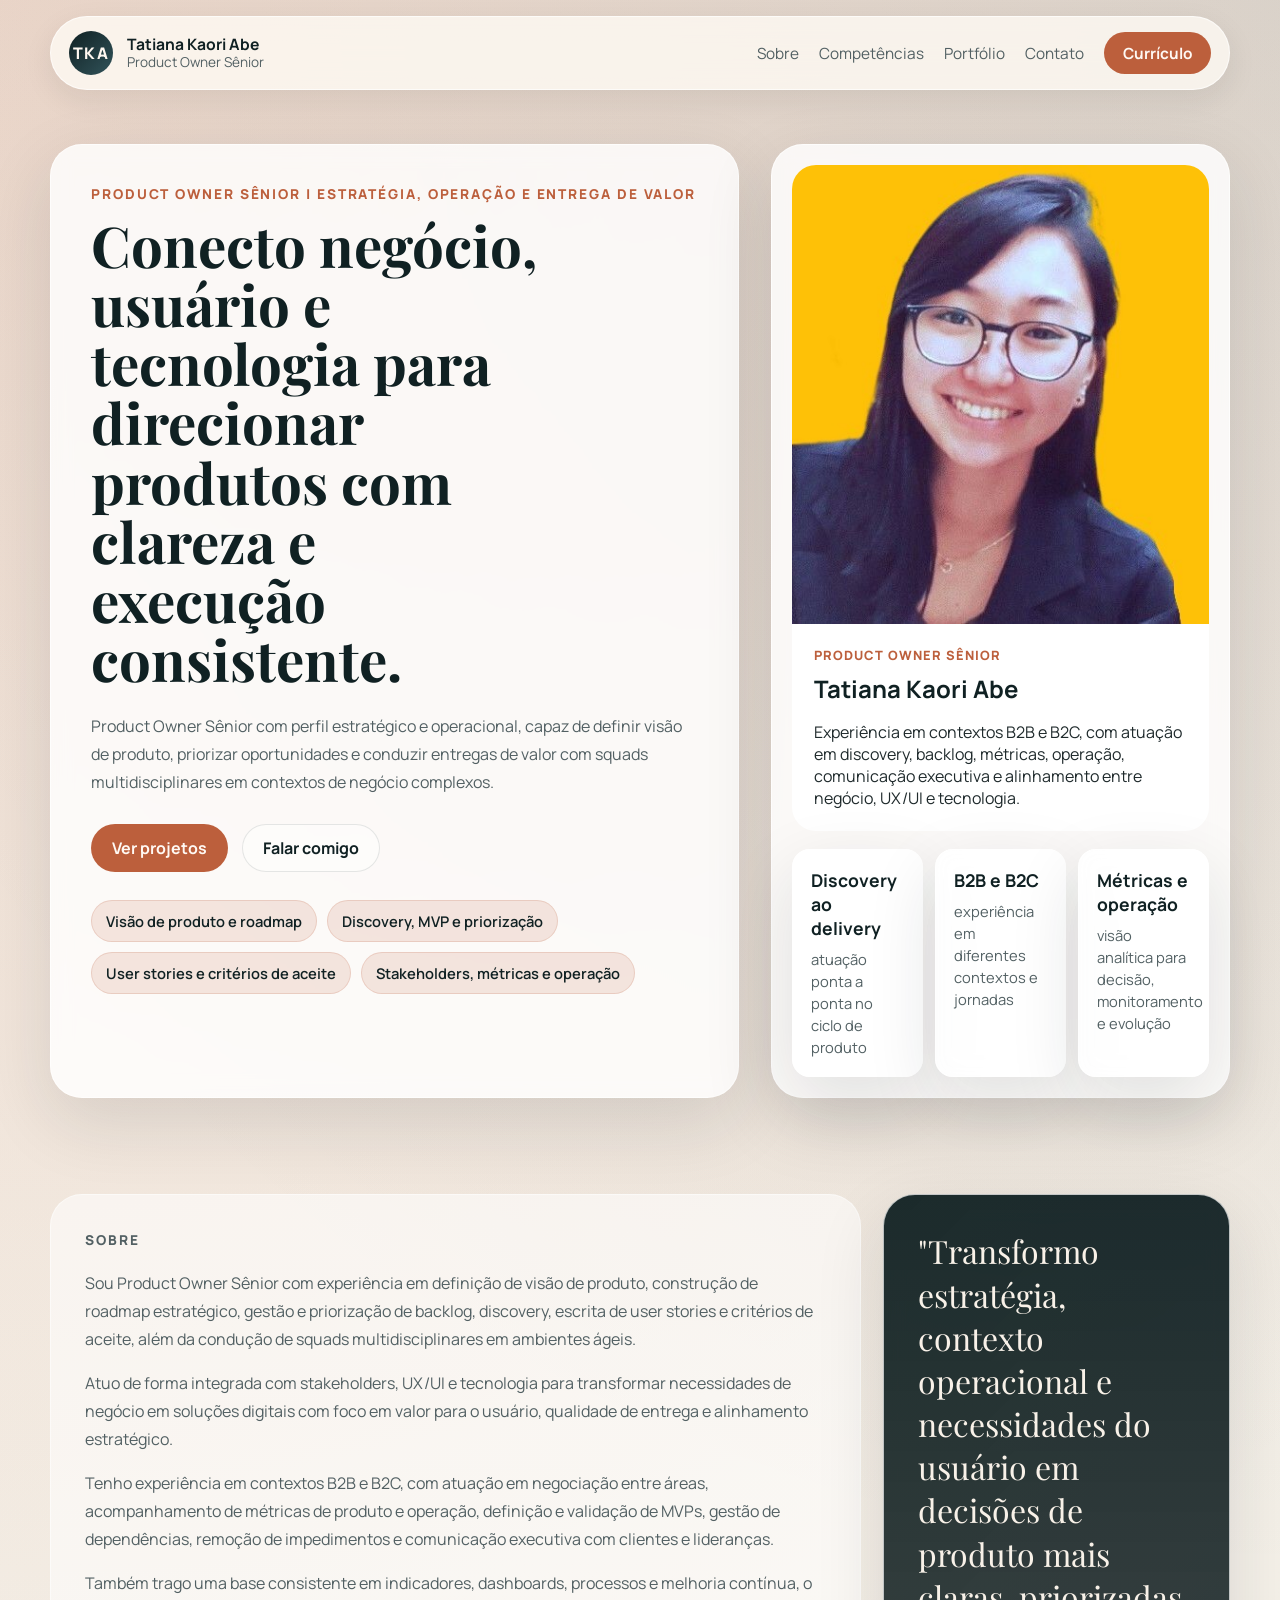
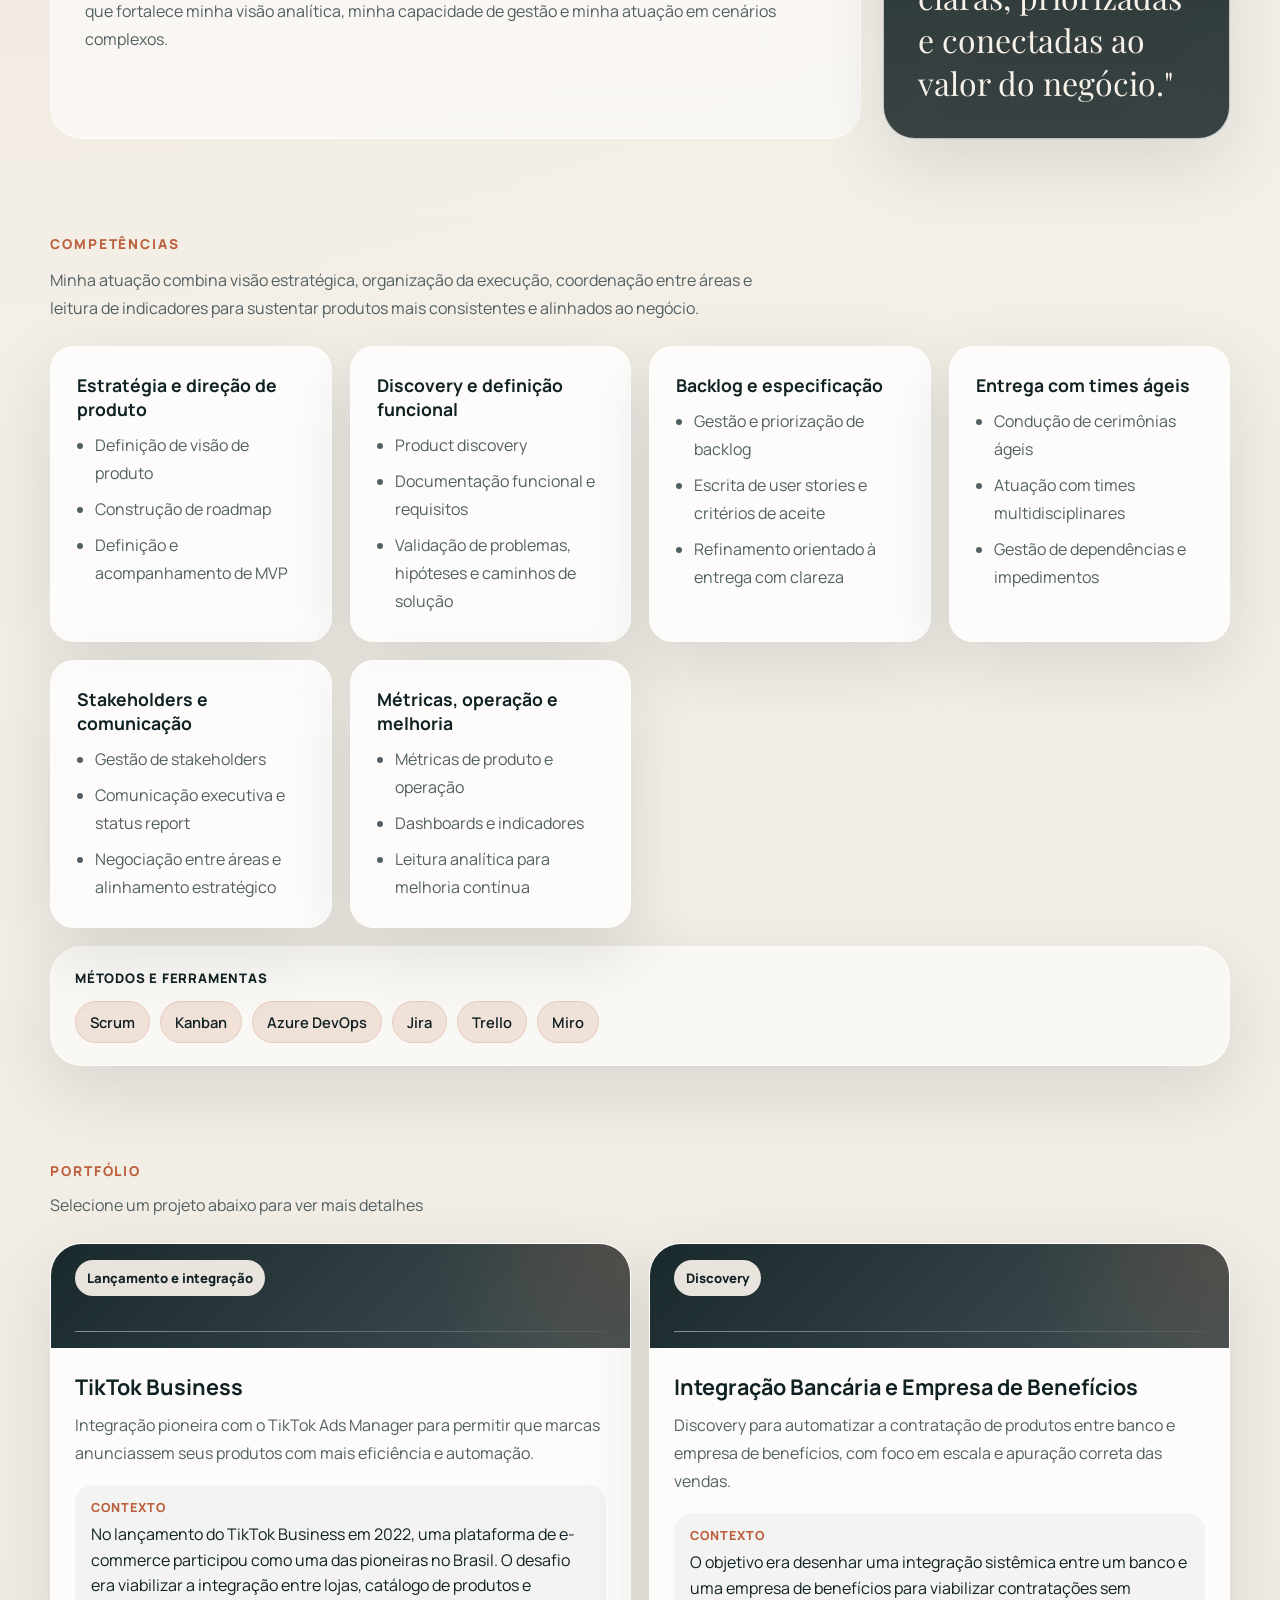
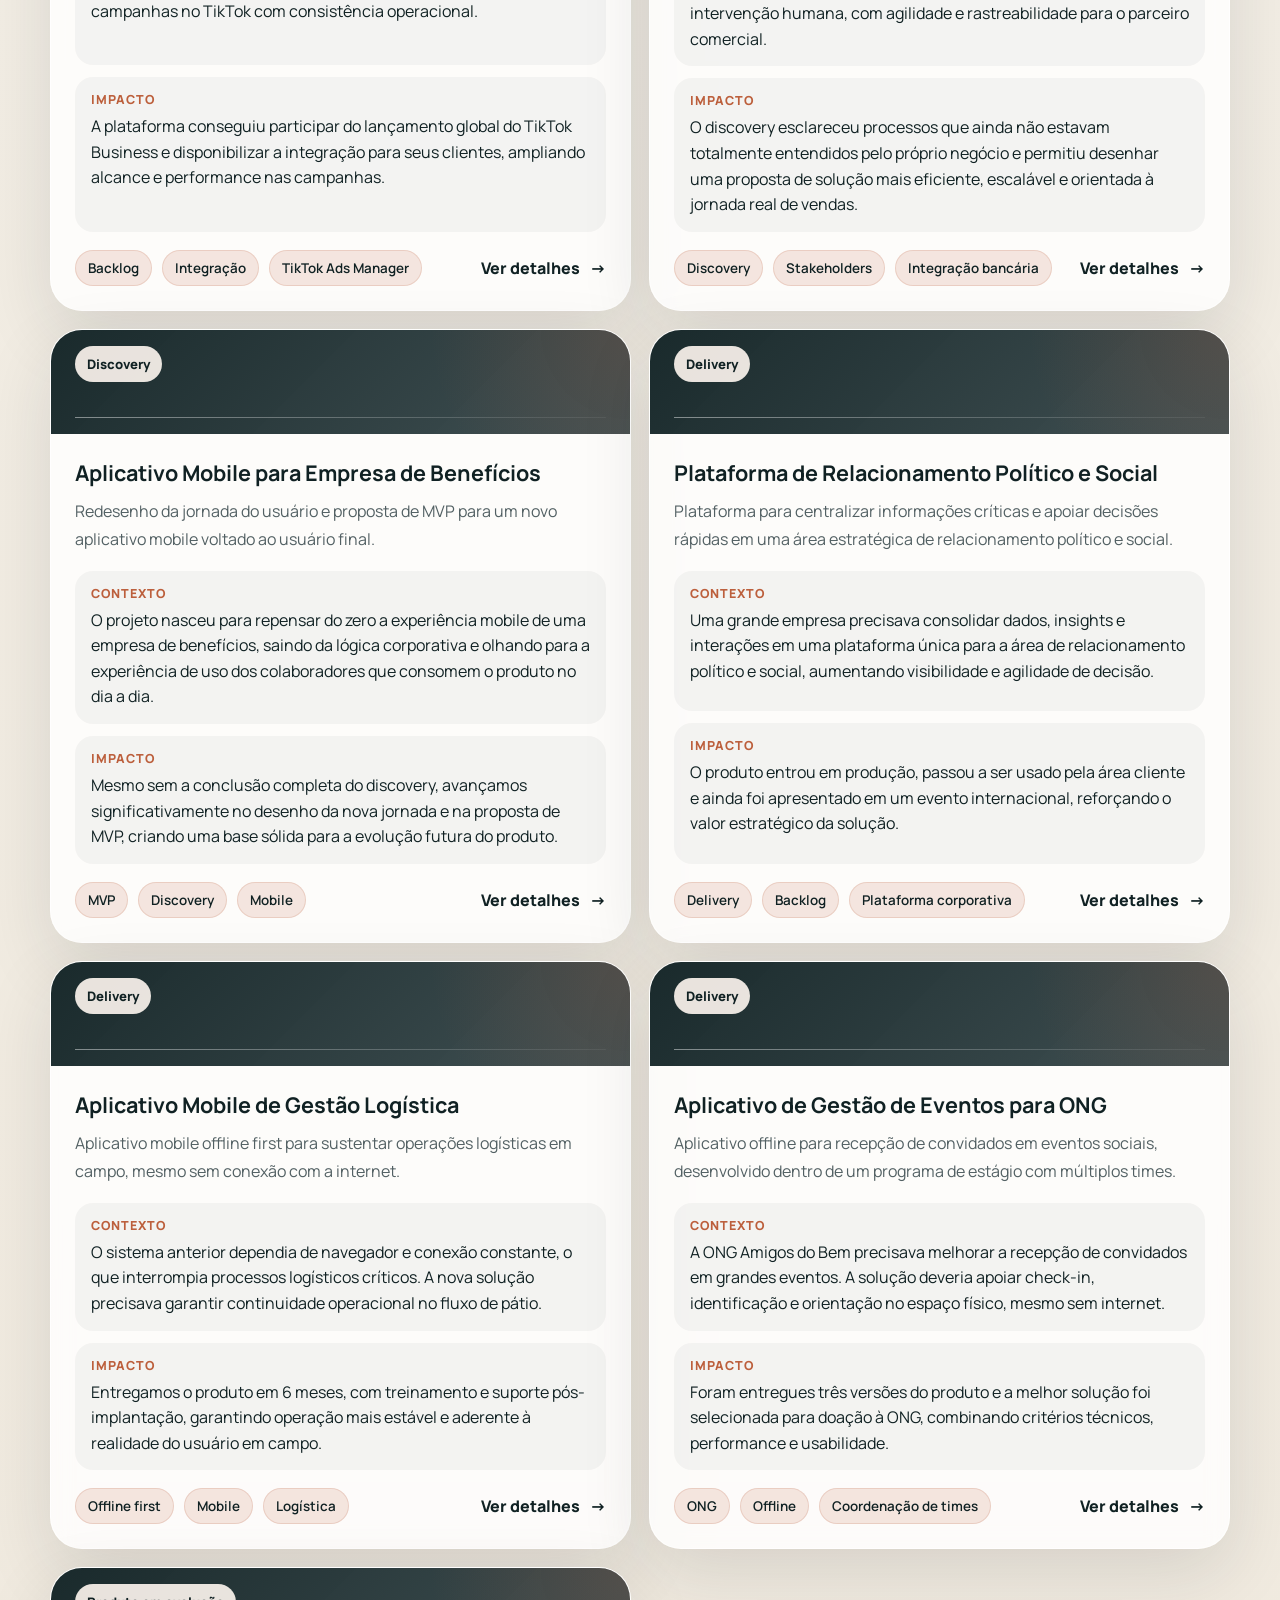
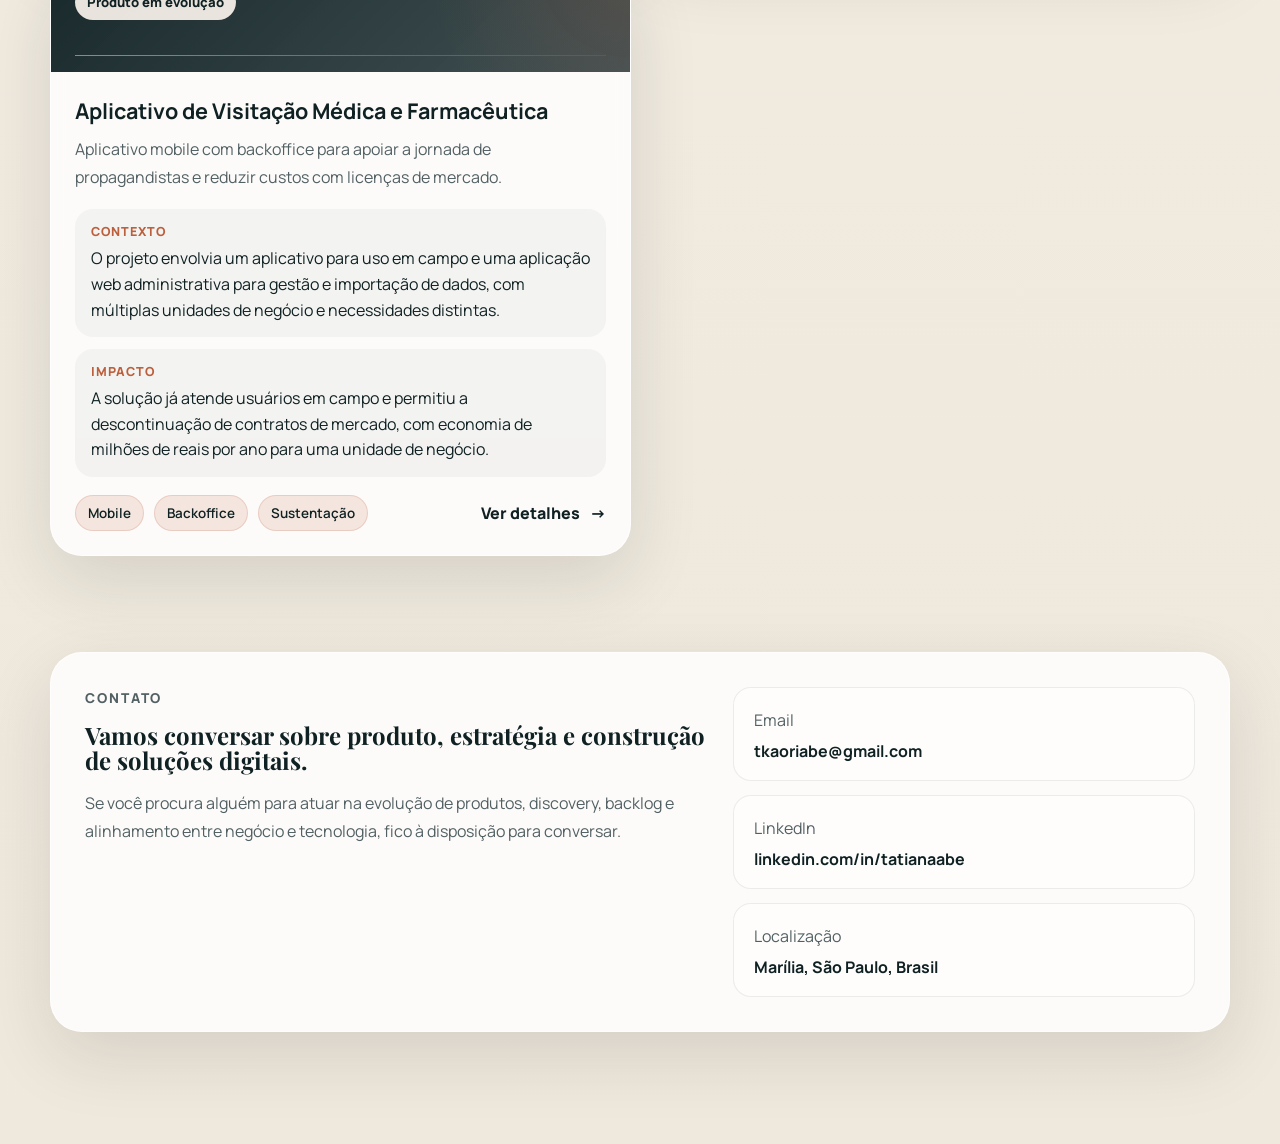
==== commit 95acee81: "Alteração porfolio interface 230426" ====
--- a/index.html
+++ b/index.html
@@ -35,7 +35,7 @@
       <nav class="menu" id="site-menu" aria-label="Navegação principal">
         <a href="#sobre">Sobre</a>
         <a href="#competencias">Competências</a>
-        <a href="#projetos">Projetos</a>
+        <a href="#projetos">Portfólio</a>
         <a href="#contato">Contato</a>
         <a
           class="button button-secondary"
@@ -209,10 +209,9 @@
       <section class="section" id="projetos">
         <div class="section-heading section-heading-inline">
           <div>
-            <p class="eyebrow">Projetos</p>
-            <h2>Cases com foco em contexto, decisão e impacto.</h2>
-          </div>
-          <p class="section-note">Selecione um projeto para ver contexto, responsabilidades, desafios e resultados.</p>
+            <p class="eyebrow">Portfólio</p>
+            <p class="section-note section-note-single-line">Selecione um projeto abaixo para ver mais detalhes</p>
+          </div>
         </div>
 
         <div class="project-grid" id="project-grid" aria-live="polite"></div>
--- a/assets/styles.css
+++ b/assets/styles.css
@@ -381,6 +381,11 @@
   margin-top: 14px;
 }
 
+.section-note-single-line {
+  max-width: none;
+  white-space: nowrap;
+}
+
 .about-grid {
   display: grid;
   grid-template-columns: minmax(0, 1.4fr) minmax(280px, 0.6fr);
@@ -472,9 +477,13 @@
 
 .project-grid {
   grid-template-columns: repeat(2, minmax(0, 1fr));
+  align-items: stretch;
 }
 
 .project-card {
+  display: flex;
+  flex-direction: column;
+  height: 100%;
   overflow: hidden;
   padding: 0;
   border-radius: var(--radius-xl);
@@ -489,19 +498,20 @@
 
 .project-cover {
   position: relative;
-  overflow: hidden;
-}
-
-.project-cover img {
-  width: 100%;
-  aspect-ratio: 16 / 9;
-  object-fit: cover;
+  display: flex;
+  flex-direction: column;
+  justify-content: space-between;
+  gap: 12px;
+  min-height: 104px;
+  padding: 16px 24px;
+  background:
+    radial-gradient(circle at top right, rgba(188, 95, 60, 0.18), transparent 34%),
+    linear-gradient(135deg, rgba(16, 33, 35, 0.96), rgba(39, 57, 60, 0.88));
 }
 
 .project-badge {
-  position: absolute;
-  top: 18px;
-  left: 18px;
+  display: inline-flex;
+  align-self: flex-start;
   padding: 9px 12px;
   border-radius: 999px;
   background: rgba(255, 248, 241, 0.9);
@@ -510,7 +520,27 @@
   font-weight: 800;
 }
 
+.project-cover-top {
+  display: flex;
+  flex-direction: column;
+  align-items: flex-start;
+}
+
+.project-cover-bottom {
+  display: flex;
+  align-items: center;
+}
+
+.project-divider {
+  flex: 1;
+  height: 1px;
+  background: linear-gradient(90deg, rgba(255, 255, 255, 0.45), rgba(255, 255, 255, 0.06));
+}
+
 .project-content {
+  display: flex;
+  flex: 1;
+  flex-direction: column;
   padding: 24px;
 }
 
@@ -526,6 +556,7 @@
   display: grid;
   gap: 12px;
   margin: 0 0 18px;
+  flex: 1;
 }
 
 .project-meta div {
@@ -551,10 +582,25 @@
 }
 
 .project-footer {
-  display: flex;
+  display: grid;
+  grid-template-columns: minmax(0, 1fr) auto;
   align-items: center;
-  justify-content: space-between;
   gap: 16px;
+  margin-top: auto;
+}
+
+.project-tag-row {
+  min-width: 0;
+  flex-wrap: nowrap;
+  overflow: hidden;
+}
+
+.project-tag-row .tag {
+  flex: 0 1 auto;
+  min-width: 0;
+  padding: 8px 12px;
+  white-space: nowrap;
+  font-size: 0.84rem;
 }
 
 .project-link {
@@ -783,6 +829,15 @@
     align-items: stretch;
   }
 
+  .project-footer {
+    display: flex;
+  }
+
+  .project-tag-row {
+    flex-wrap: wrap;
+    overflow: visible;
+  }
+
   .button,
   .button-secondary,
   .button-ghost {
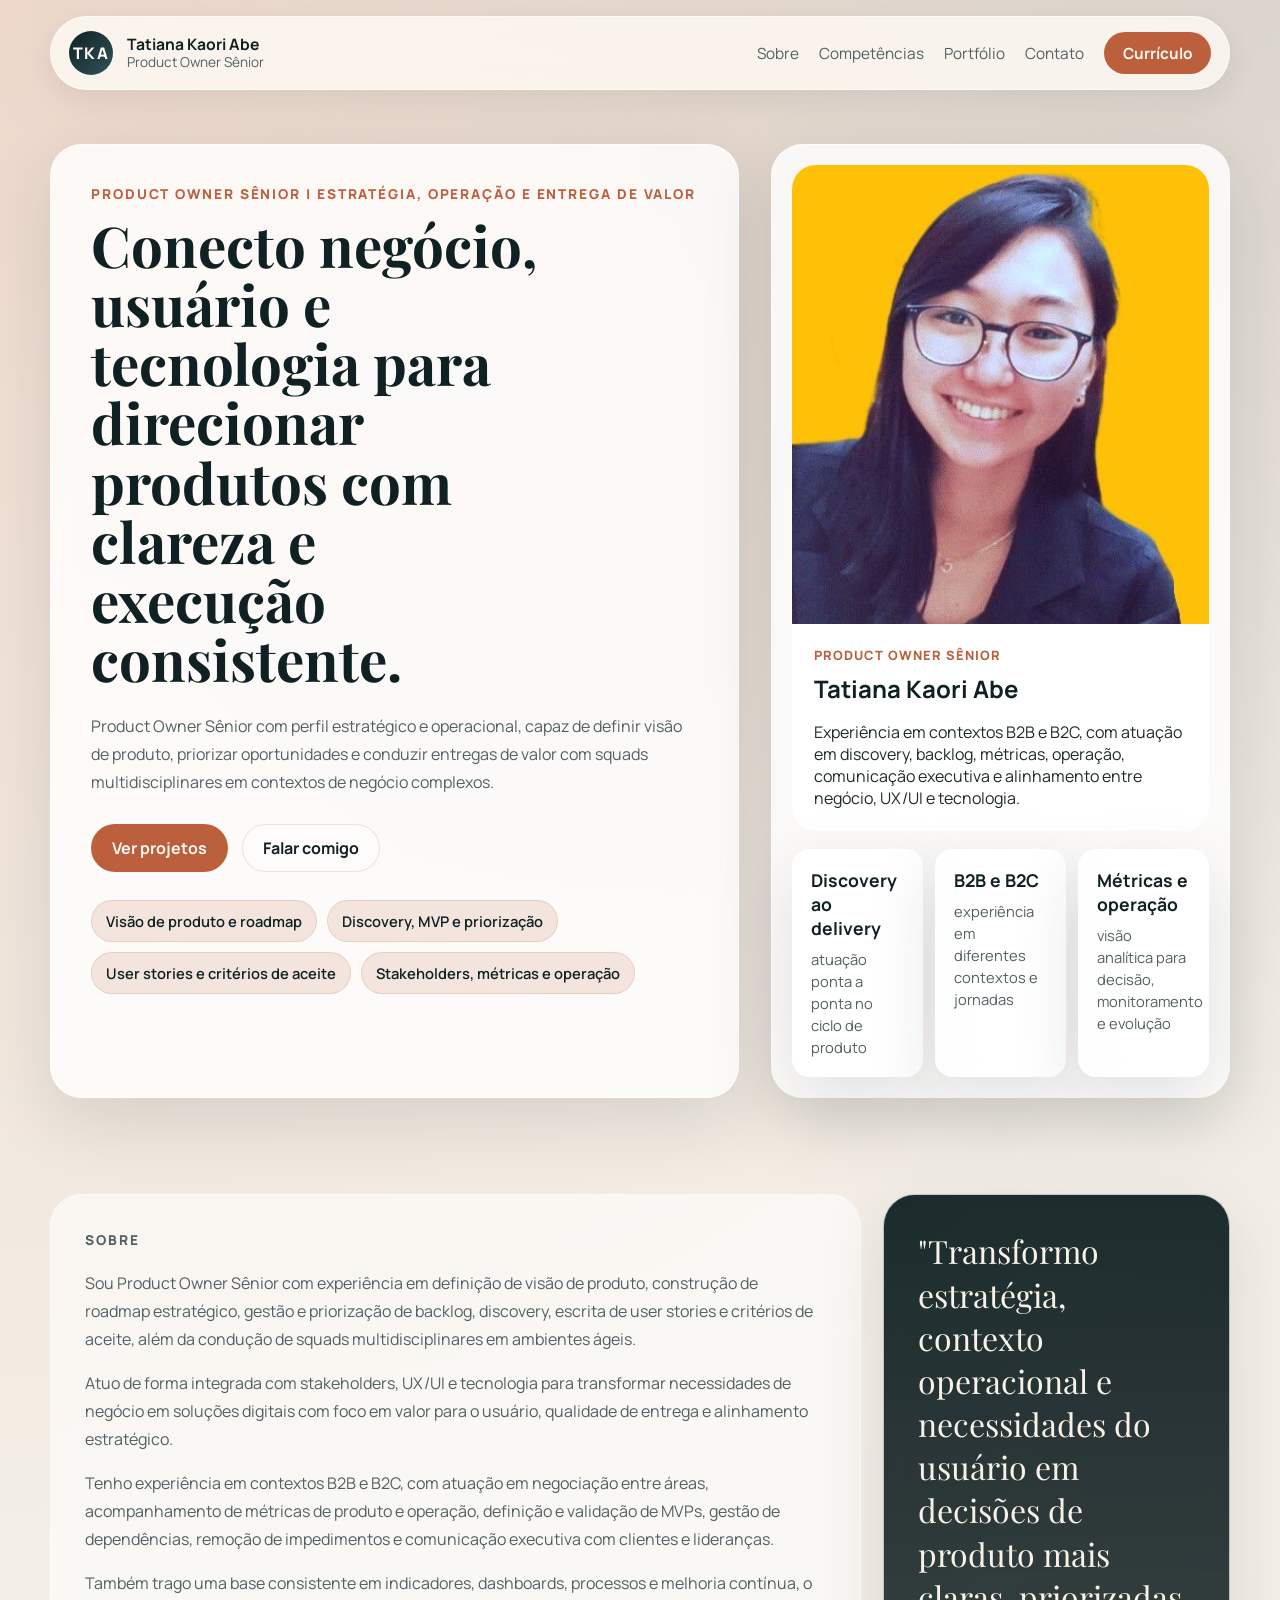
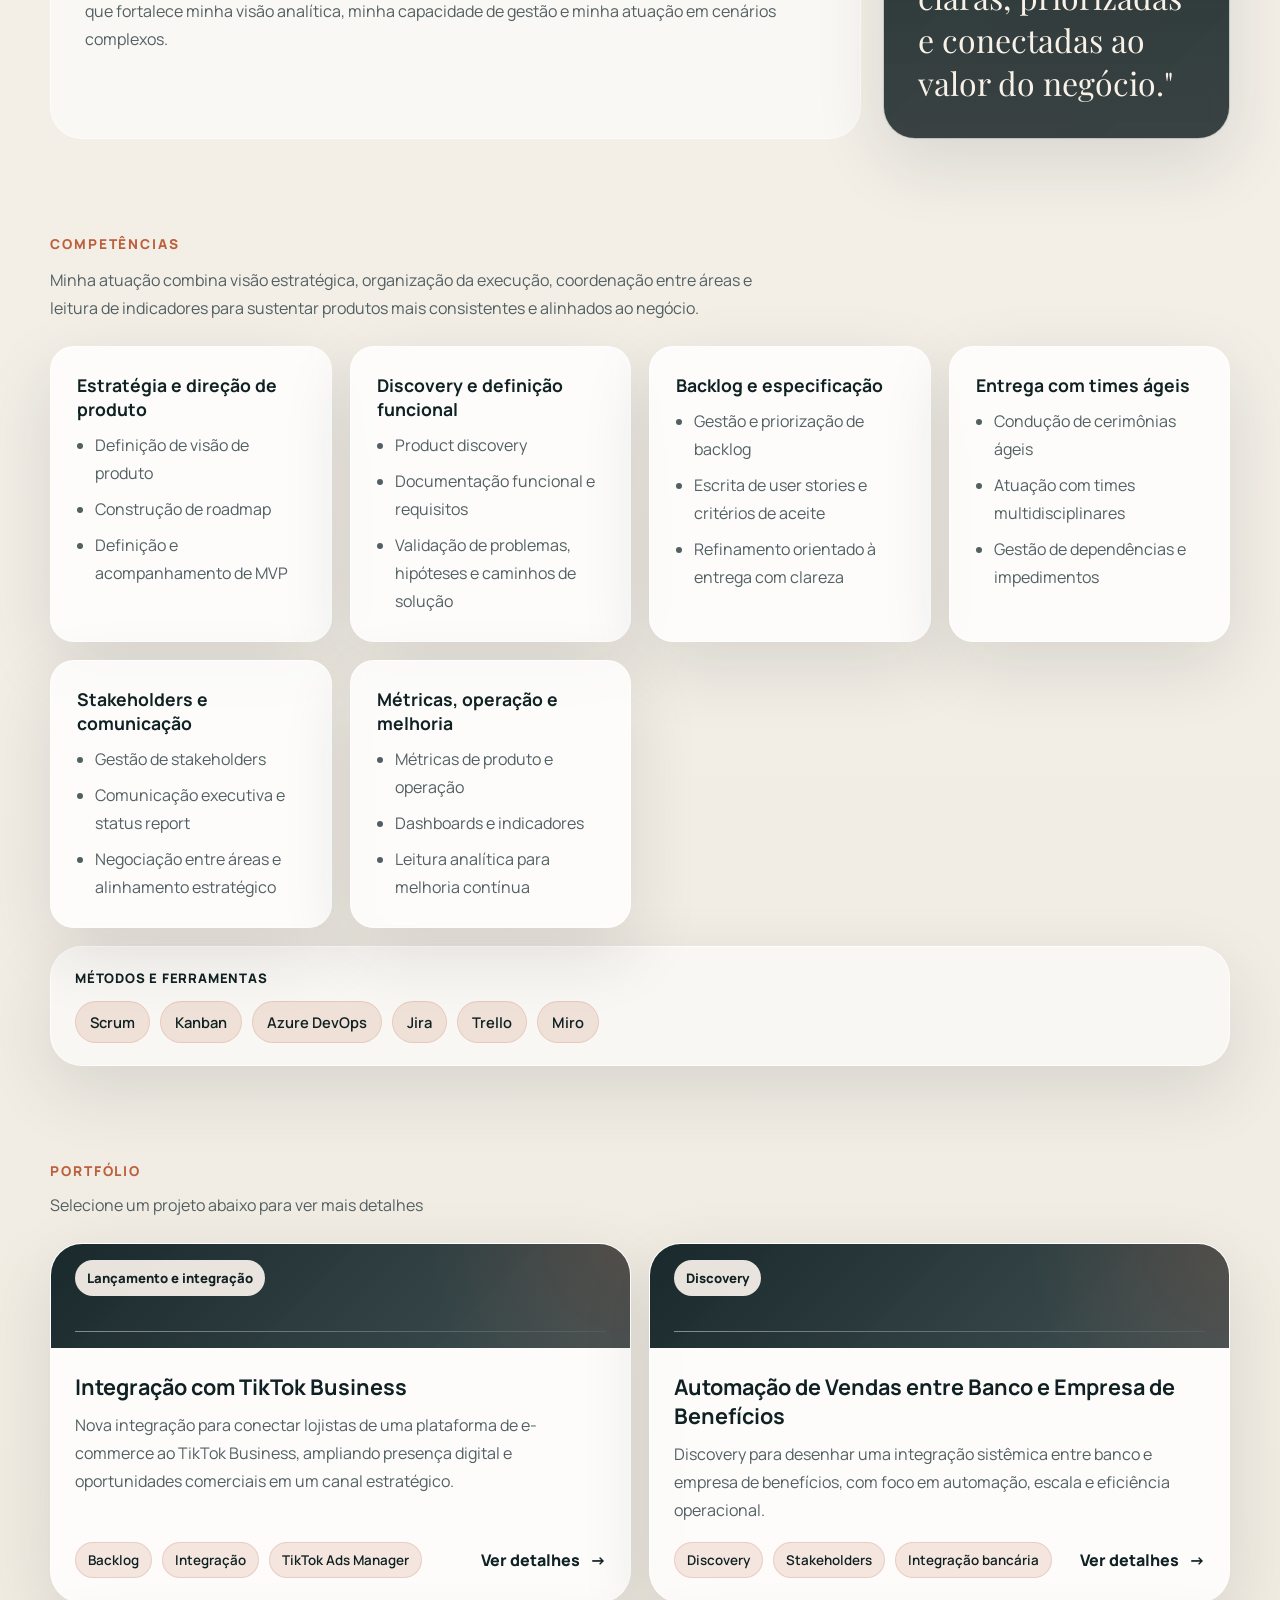
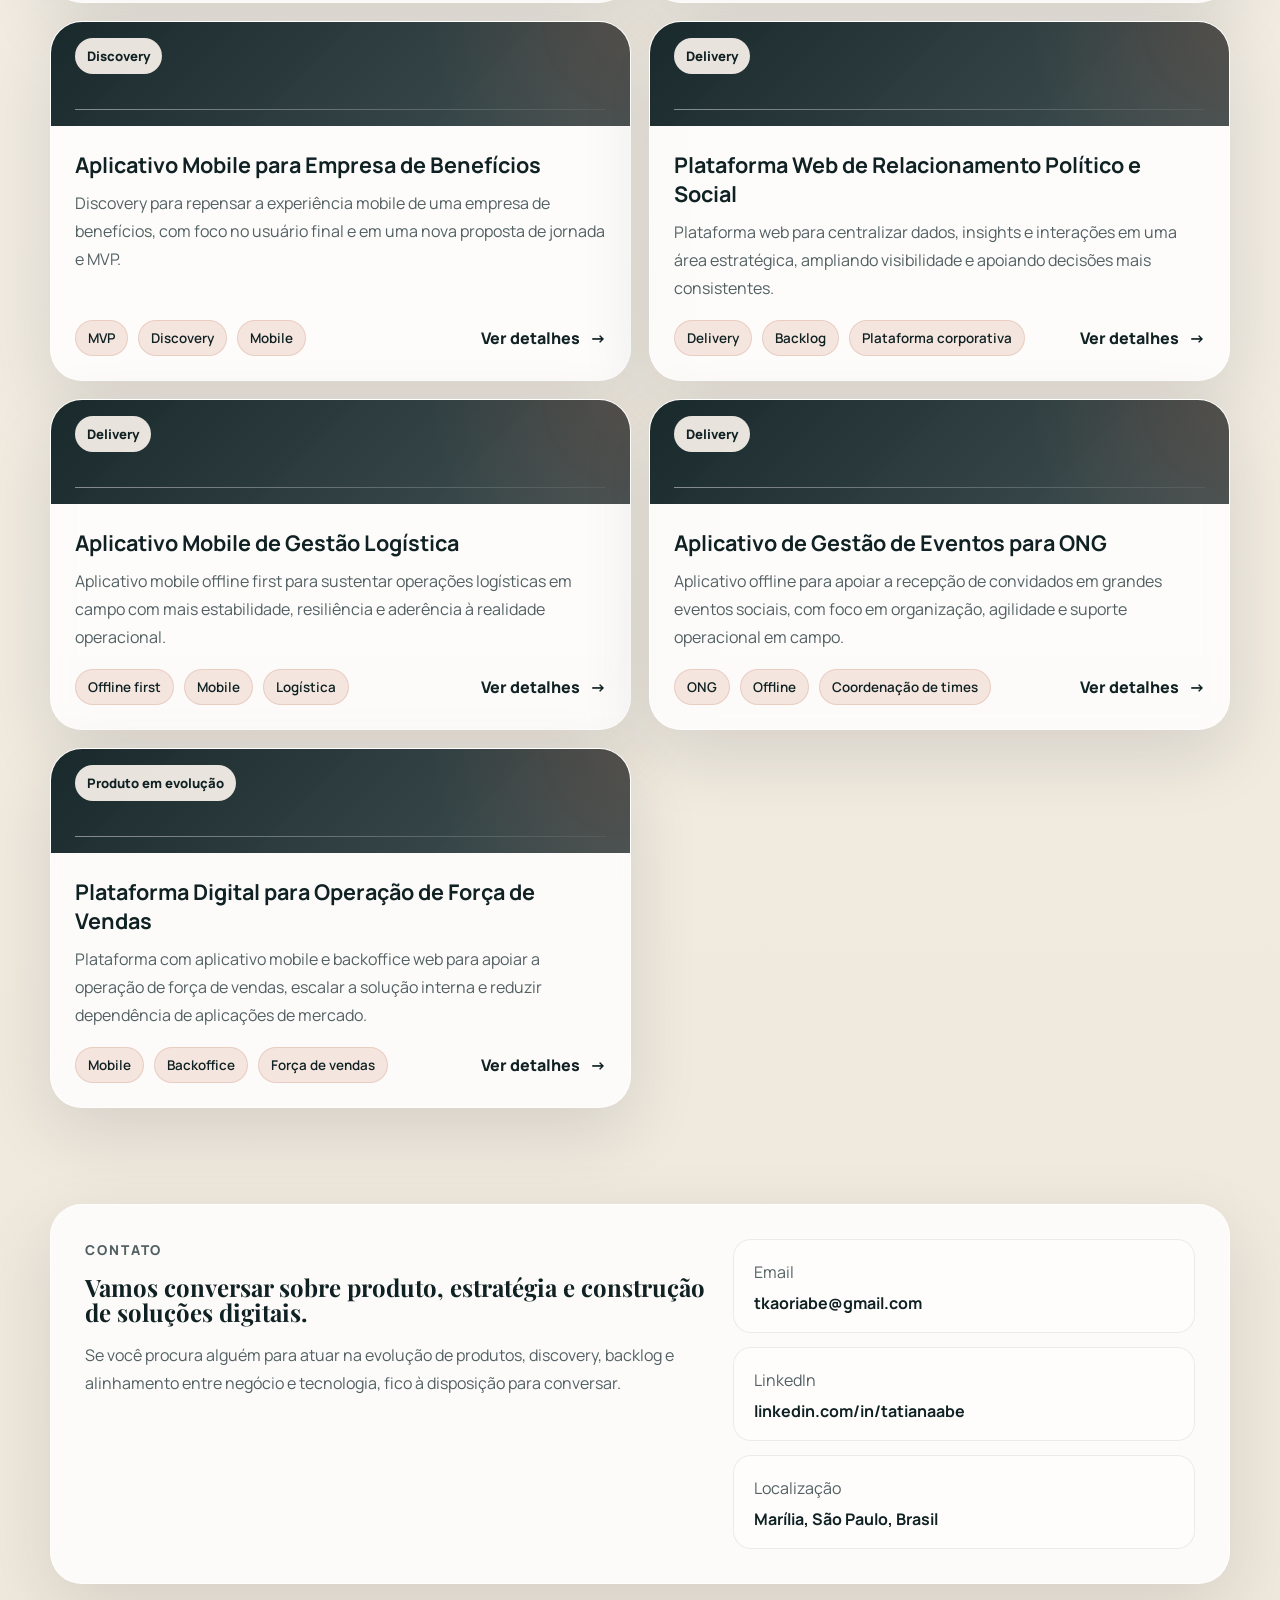
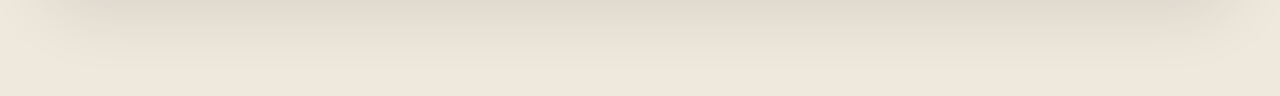
==== commit 60b3da67: "Atualização conteudo portfólio antigos 240426" ====
--- a/index.html
+++ b/index.html
@@ -39,7 +39,7 @@
         <a href="#contato">Contato</a>
         <a
           class="button button-secondary"
-          href="https://drive.google.com/file/d/1oA0Wtboy0P3Q9M4tAa0neOY3qtcpt3hv/view?usp=sharing"
+          href="assets/CV-TatianaKaoriAbe_0426.pdf"
           target="_blank"
           rel="noreferrer"
         >Currículo</a>
@@ -251,9 +251,6 @@
     <div class="modal-backdrop" data-close-modal></div>
     <div class="modal-dialog">
       <button class="modal-close" type="button" aria-label="Fechar detalhes do projeto" data-close-modal>×</button>
-      <div class="modal-media">
-        <img id="modal-image" src="" alt="">
-      </div>
       <div class="modal-body">
         <p class="eyebrow" id="modal-category"></p>
         <h2 id="modal-title"></h2>
@@ -266,11 +263,11 @@
           </article>
           <article class="detail-card">
             <h3>Meu papel</h3>
-            <ul id="modal-role"></ul>
+            <div id="modal-role"></div>
           </article>
           <article class="detail-card">
             <h3>Desafios</h3>
-            <ul id="modal-challenges"></ul>
+            <div id="modal-challenges"></div>
           </article>
           <article class="detail-card">
             <h3>Resultados</h3>
--- a/assets/styles.css
+++ b/assets/styles.css
@@ -552,35 +552,6 @@
   margin: 10px 0 18px;
 }
 
-.project-meta {
-  display: grid;
-  gap: 12px;
-  margin: 0 0 18px;
-  flex: 1;
-}
-
-.project-meta div {
-  padding: 14px 16px;
-  border-radius: var(--radius-md);
-  background: rgba(16, 33, 35, 0.04);
-}
-
-.project-meta span {
-  display: block;
-  margin-bottom: 6px;
-  color: var(--accent);
-  font-size: 0.78rem;
-  font-weight: 800;
-  letter-spacing: 0.08em;
-  text-transform: uppercase;
-}
-
-.project-meta p {
-  margin: 0;
-  color: var(--heading);
-  line-height: 1.6;
-}
-
 .project-footer {
   display: grid;
   grid-template-columns: minmax(0, 1fr) auto;
@@ -705,12 +676,6 @@
   cursor: pointer;
 }
 
-.modal-media img {
-  width: 100%;
-  aspect-ratio: 16 / 7;
-  object-fit: cover;
-}
-
 .modal-body {
   padding: 28px;
 }
@@ -851,7 +816,4 @@
     border-radius: 22px;
   }
 
-  .modal-media img {
-    aspect-ratio: 16 / 10;
-  }
-}
+}
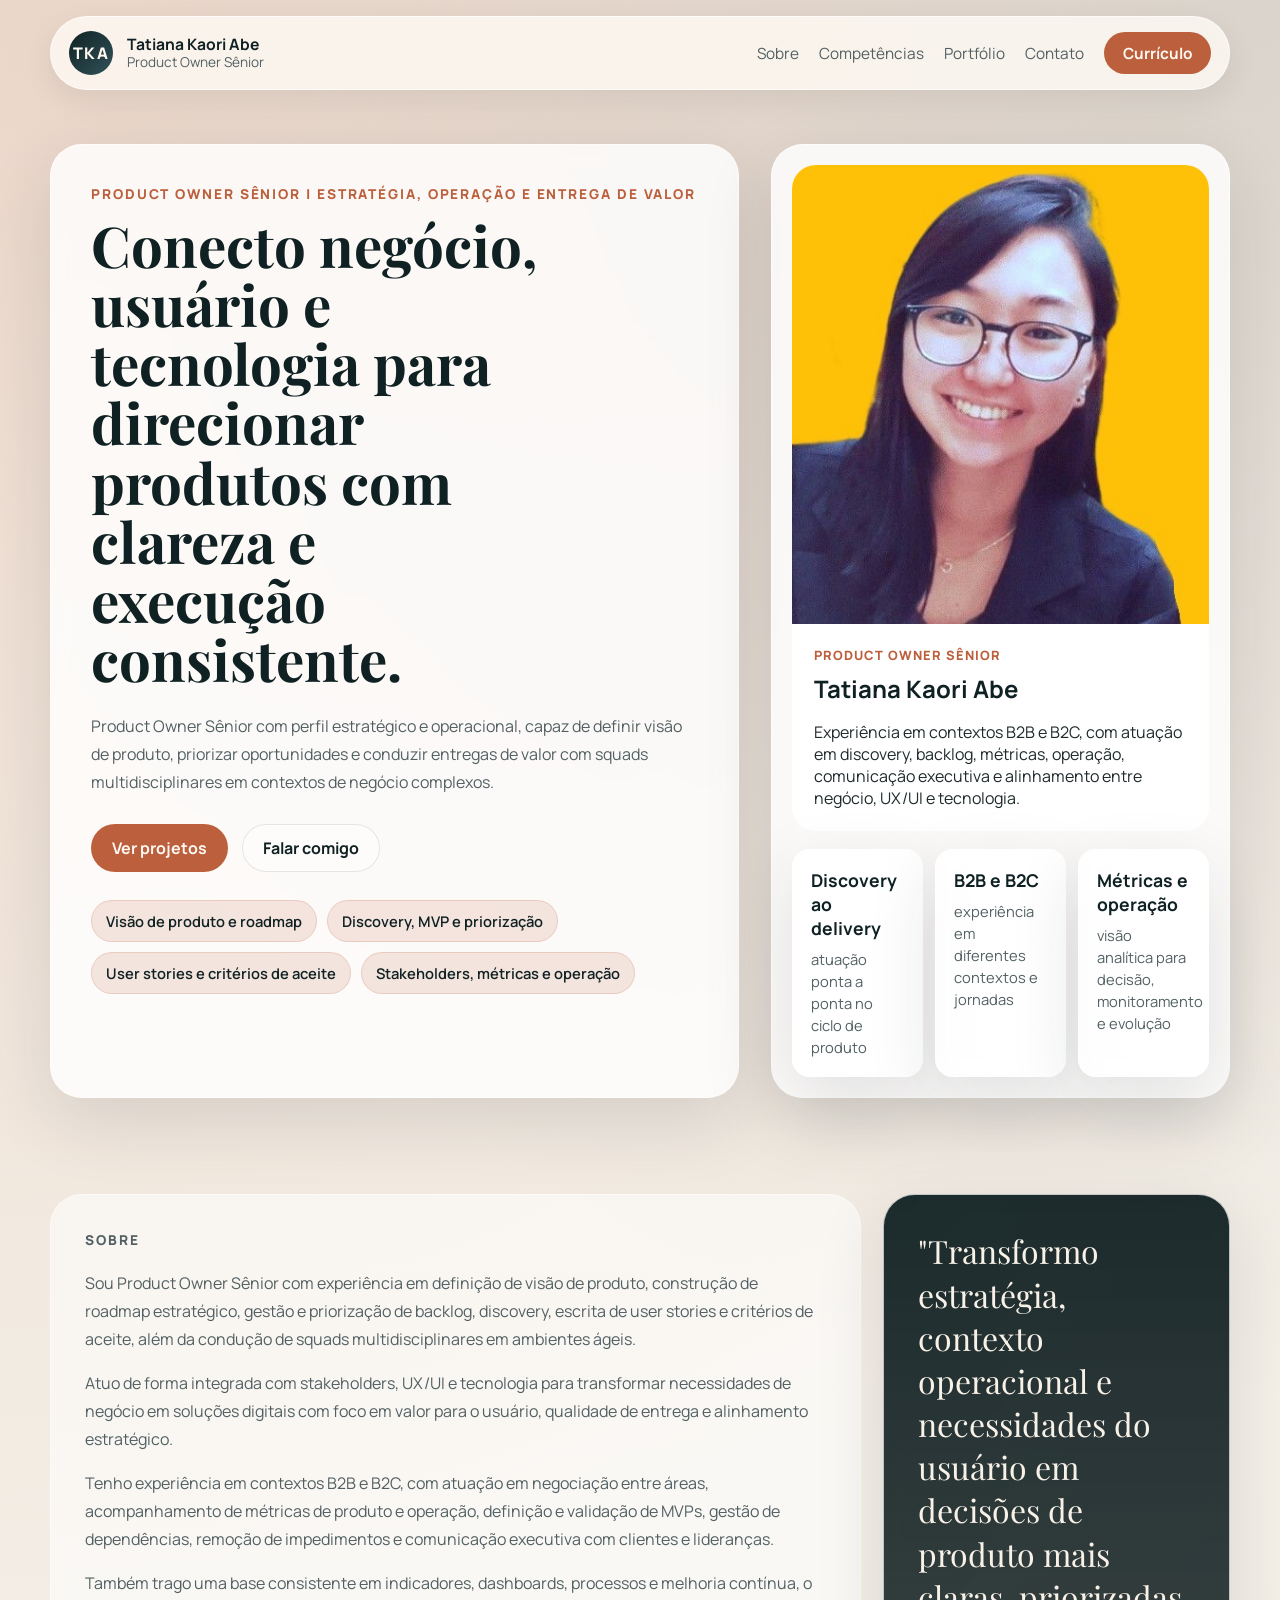
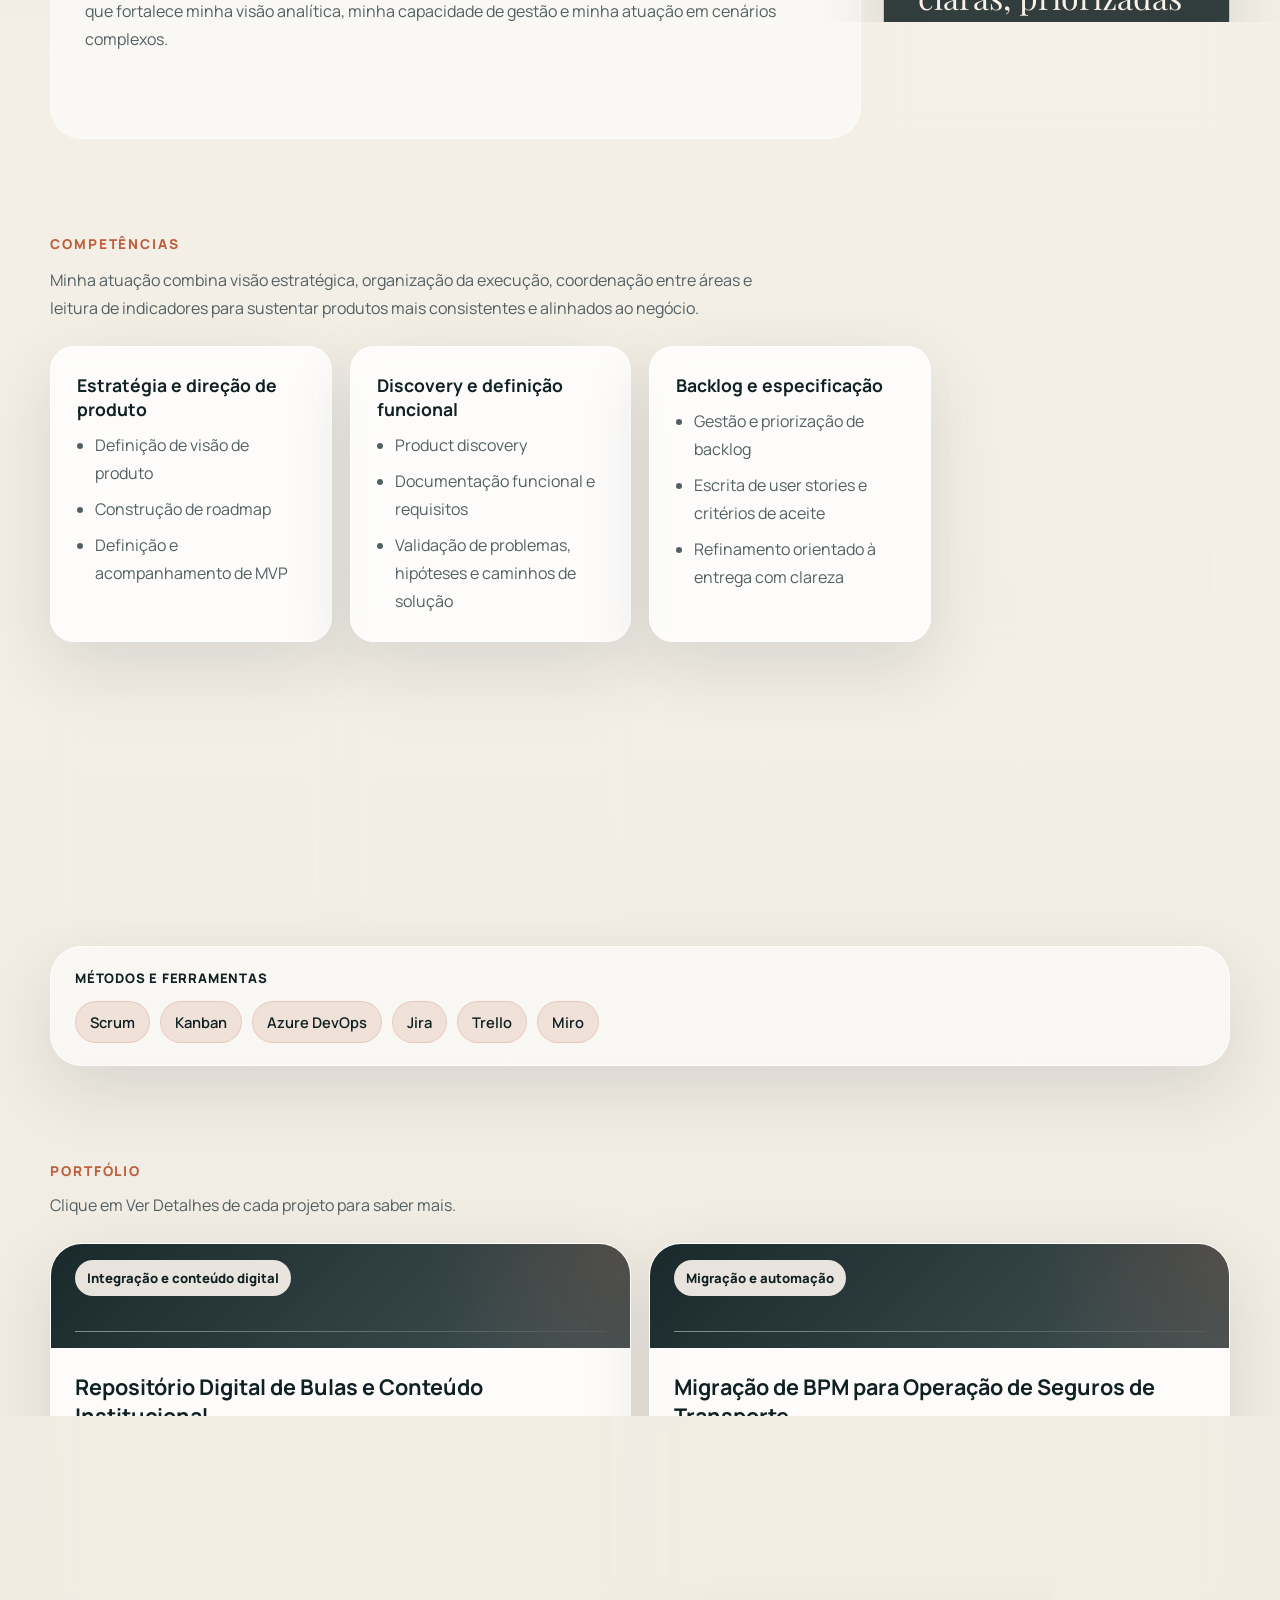
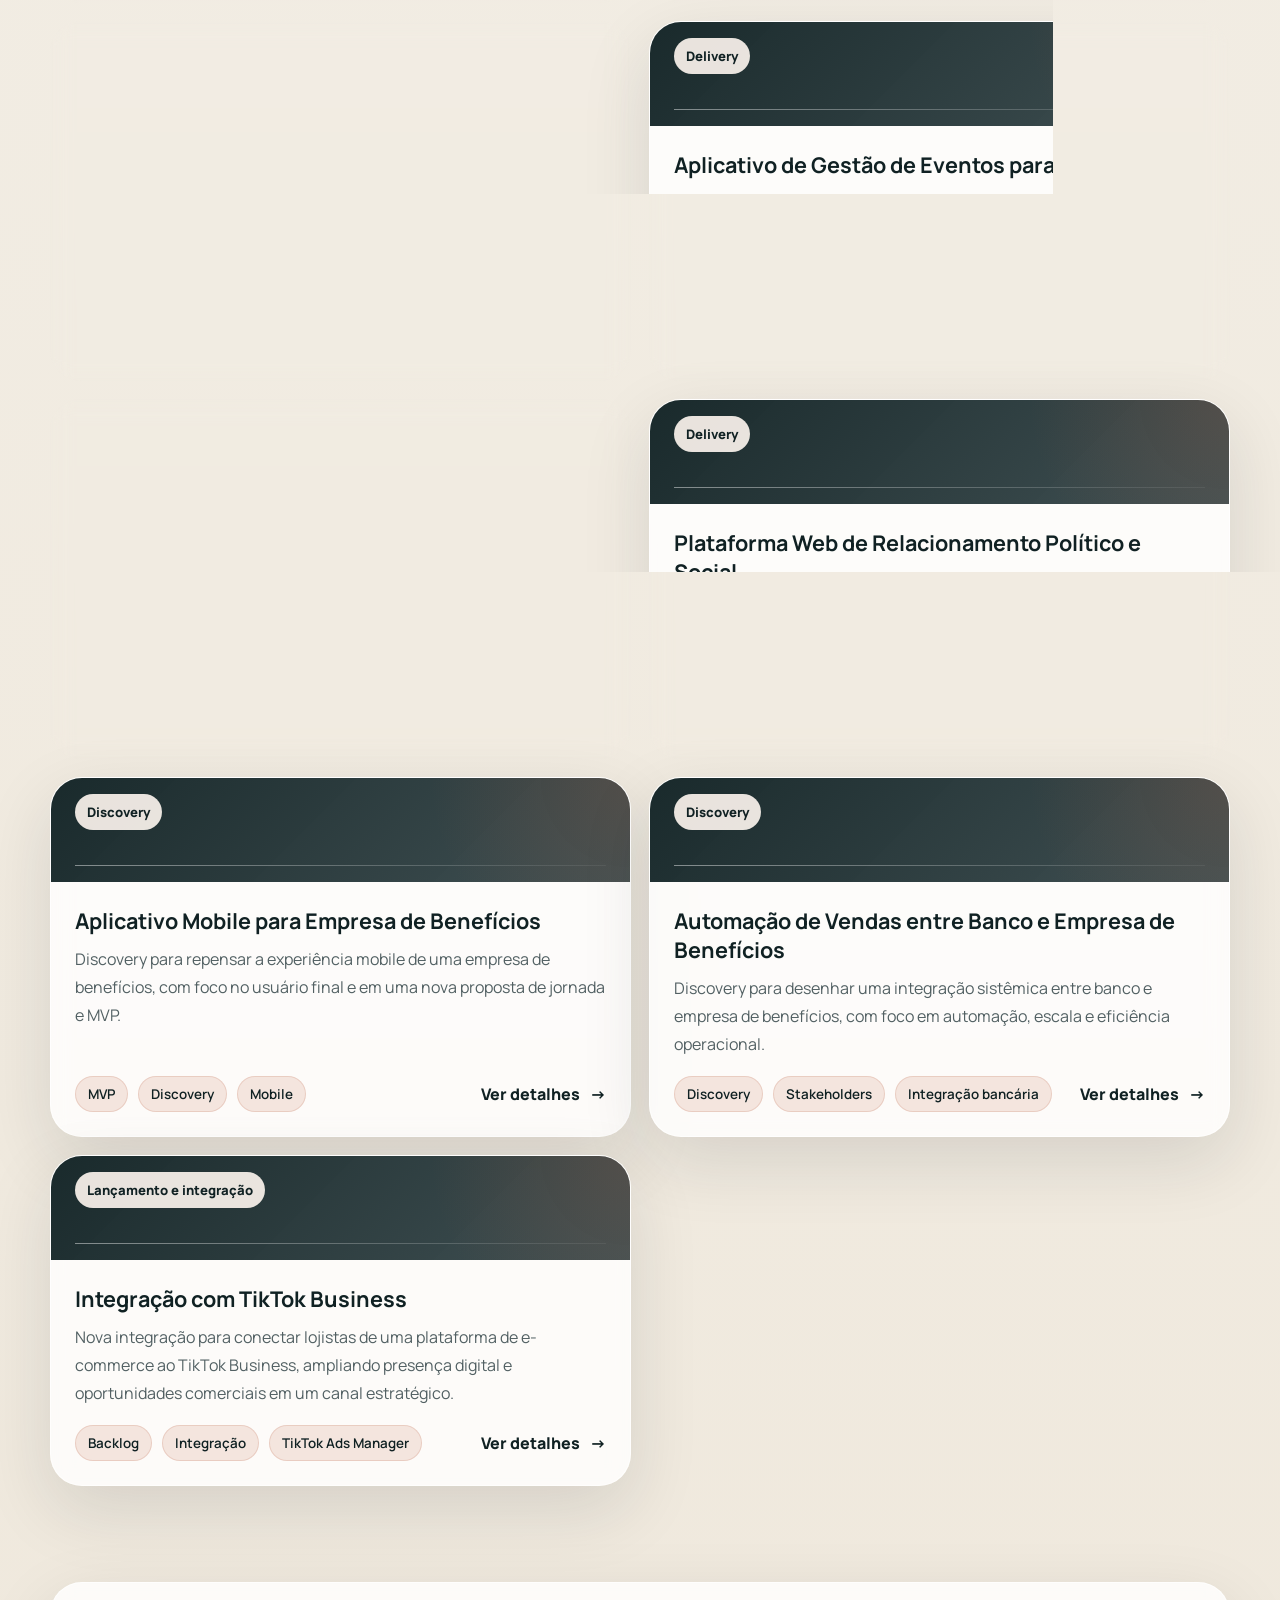
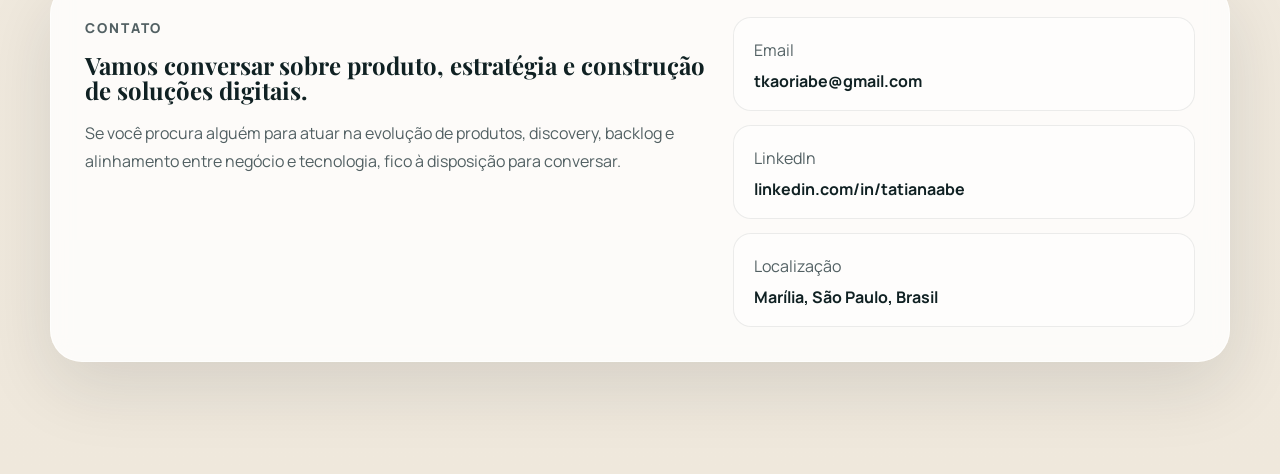
==== commit f41cb249: "Atualização 260426" ====
--- a/index.html
+++ b/index.html
@@ -210,7 +210,7 @@
         <div class="section-heading section-heading-inline">
           <div>
             <p class="eyebrow">Portfólio</p>
-            <p class="section-note section-note-single-line">Selecione um projeto abaixo para ver mais detalhes</p>
+            <p class="section-note section-note-single-line">Clique em Ver Detalhes de cada projeto para saber mais.</p>
           </div>
         </div>
 
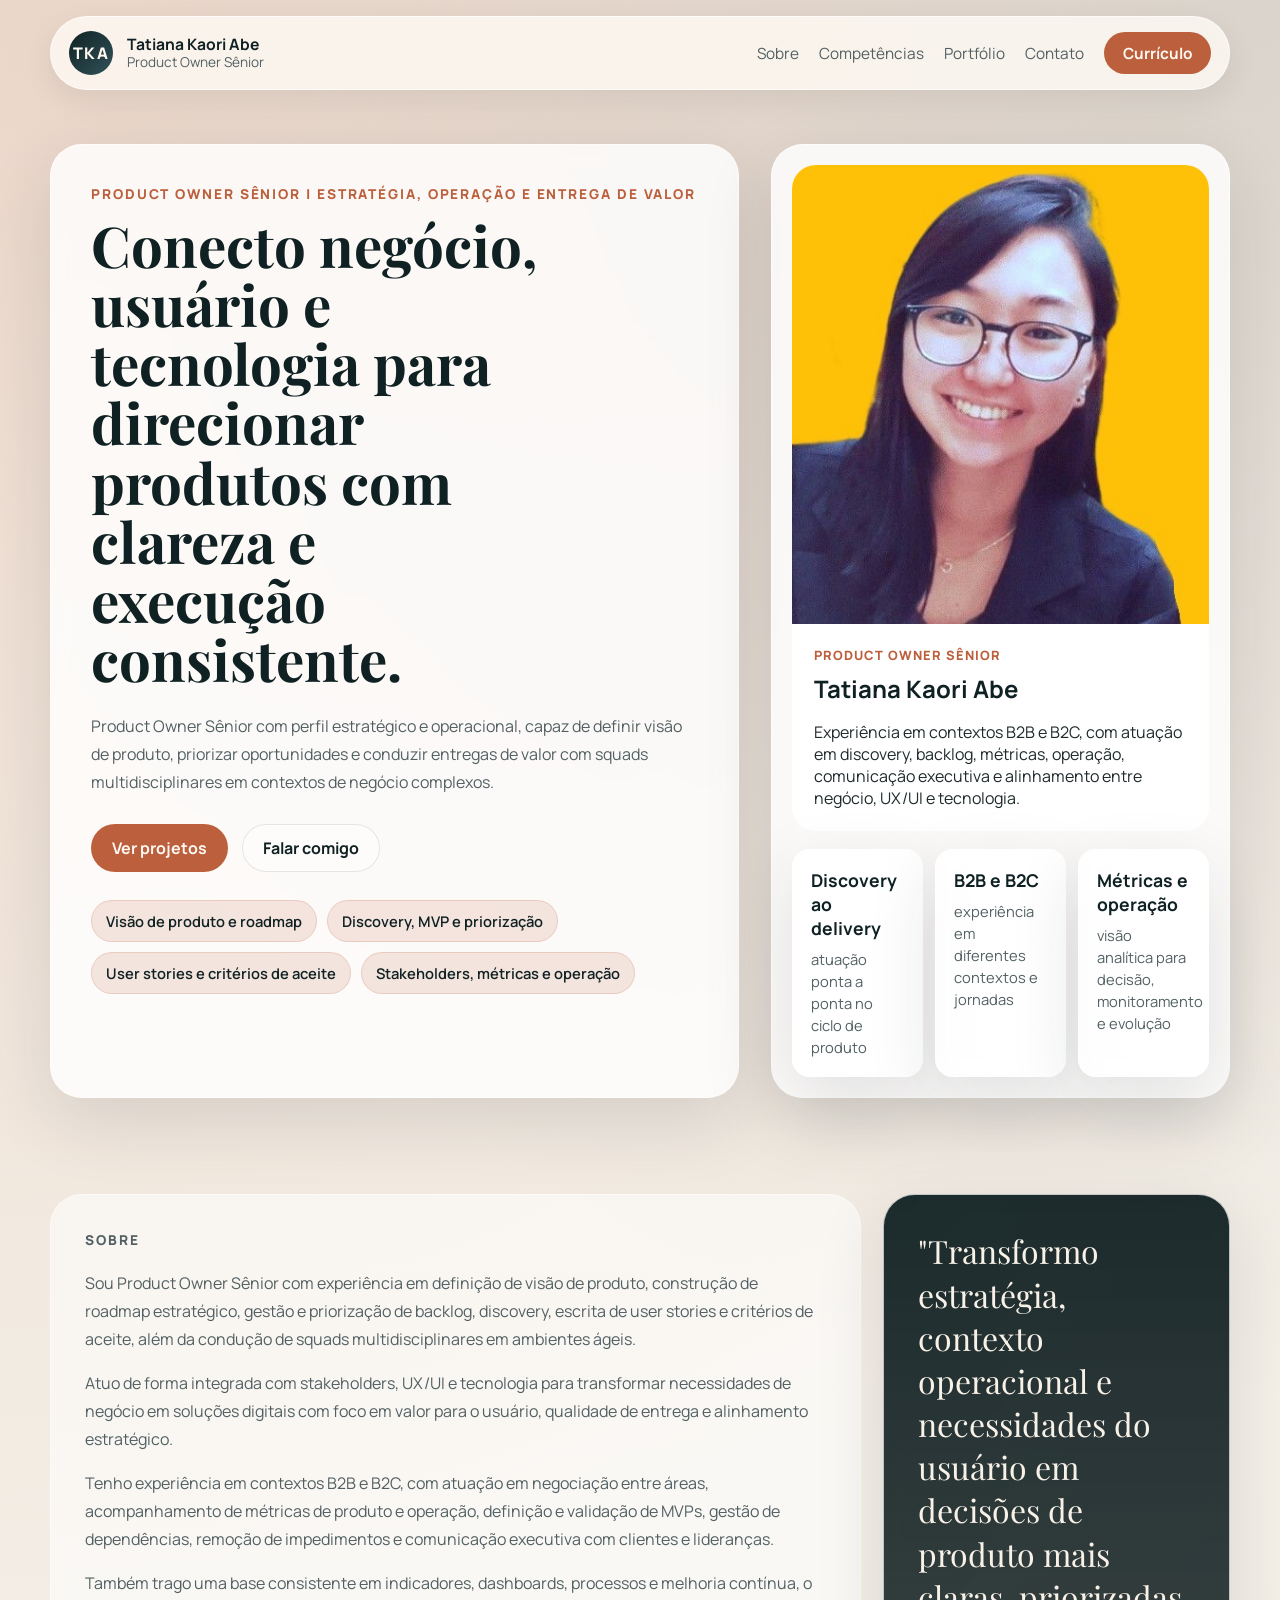
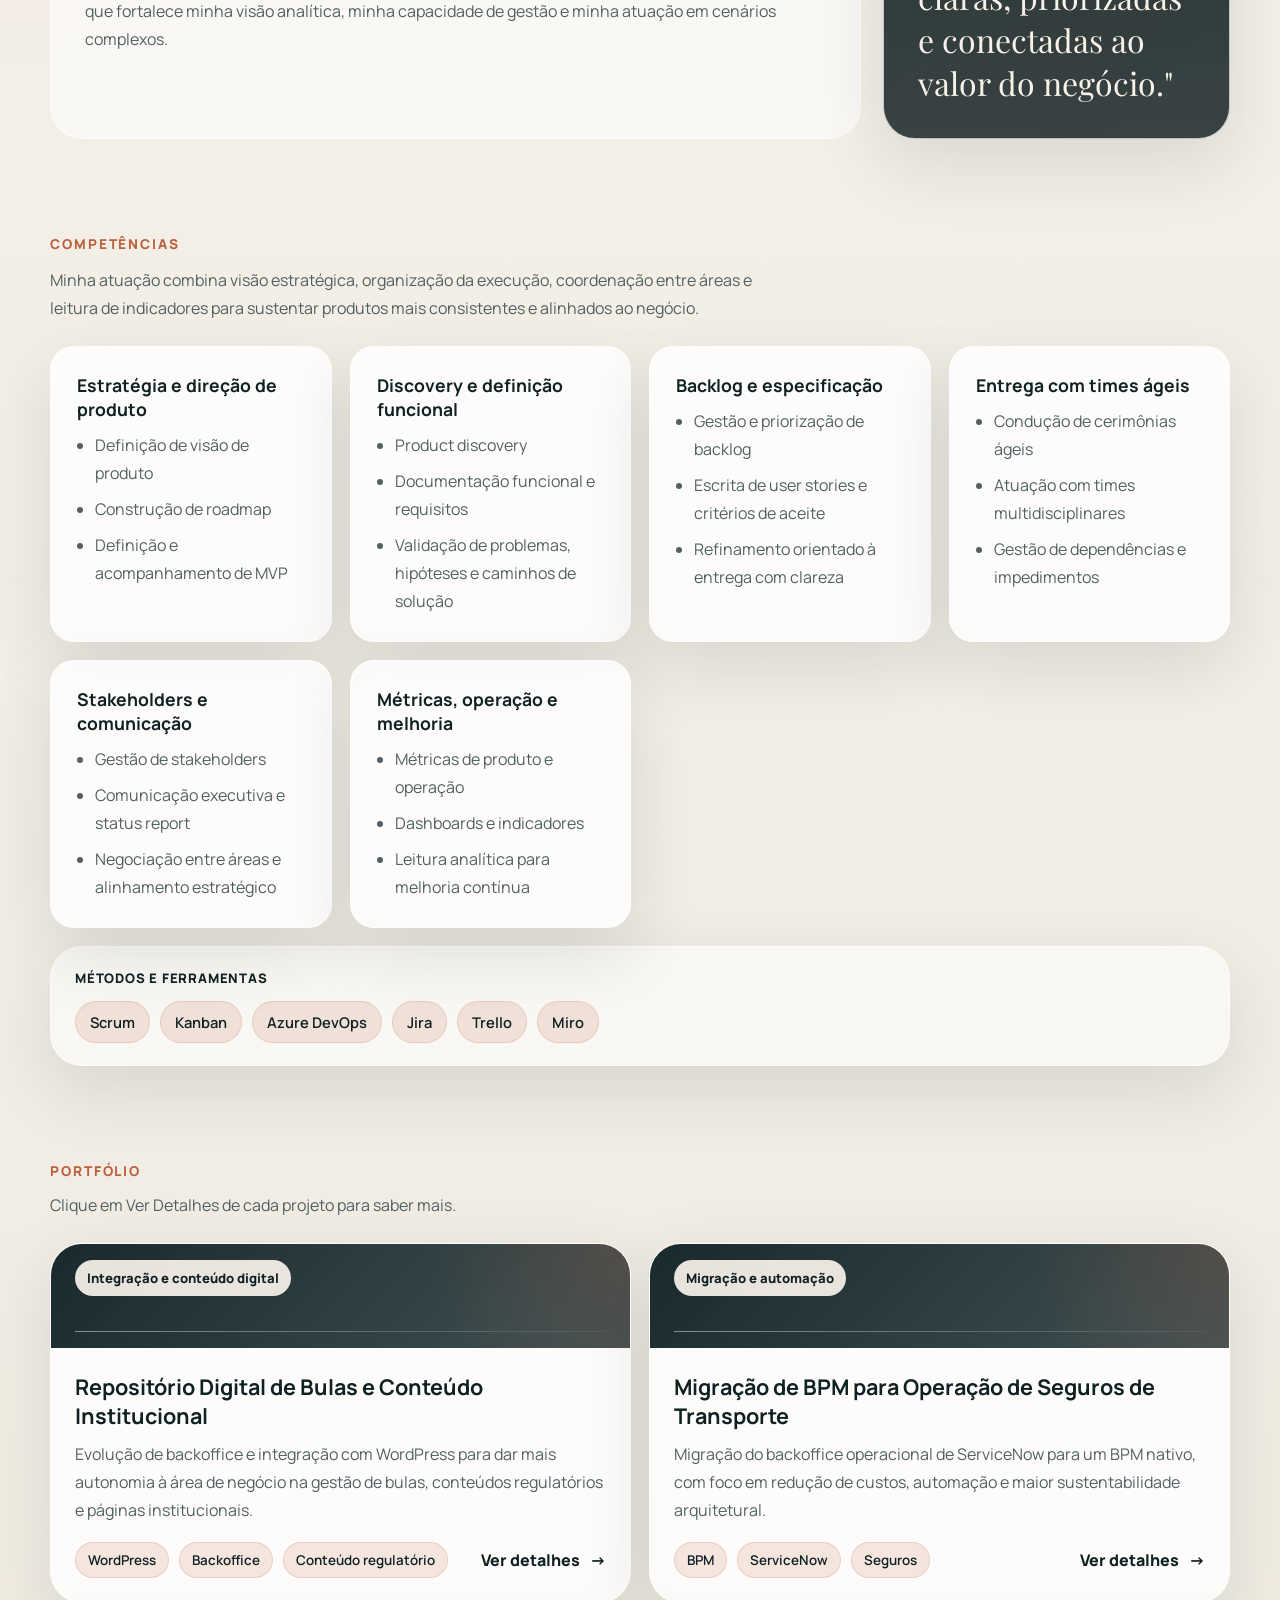
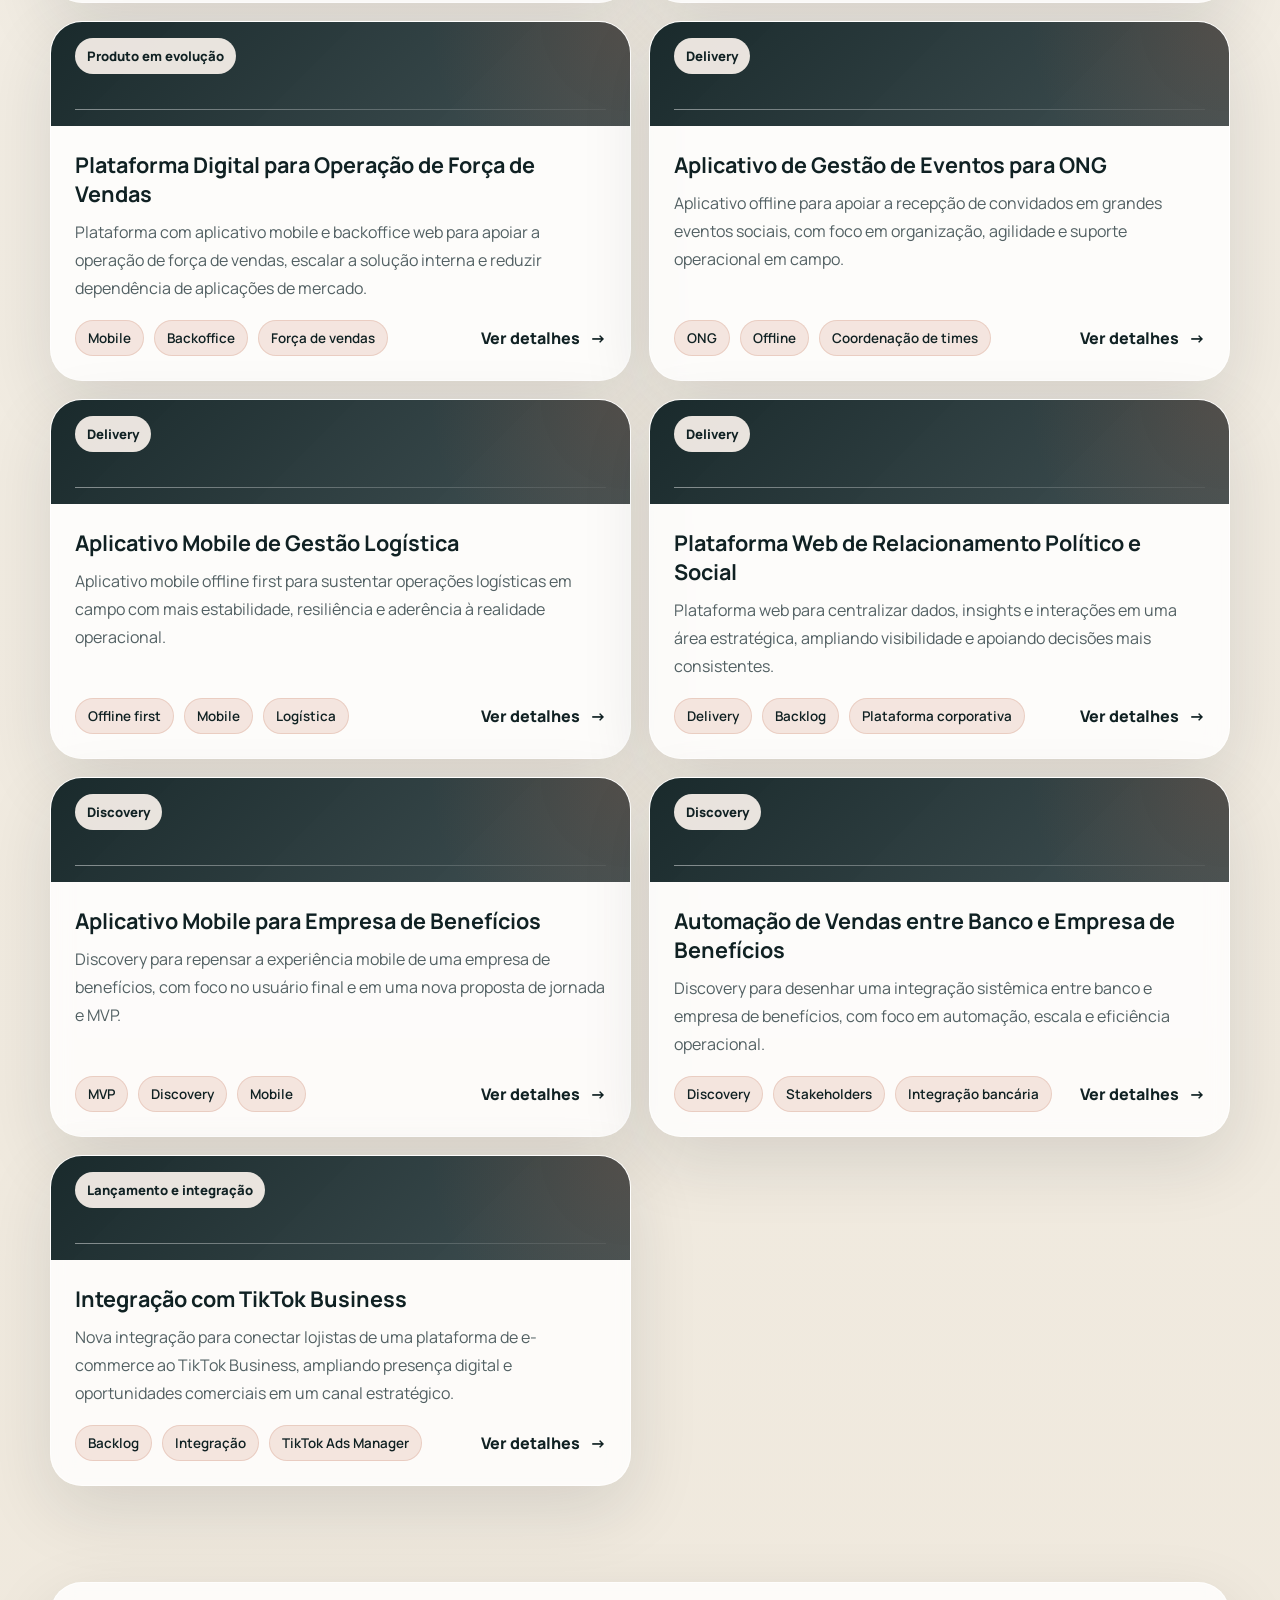
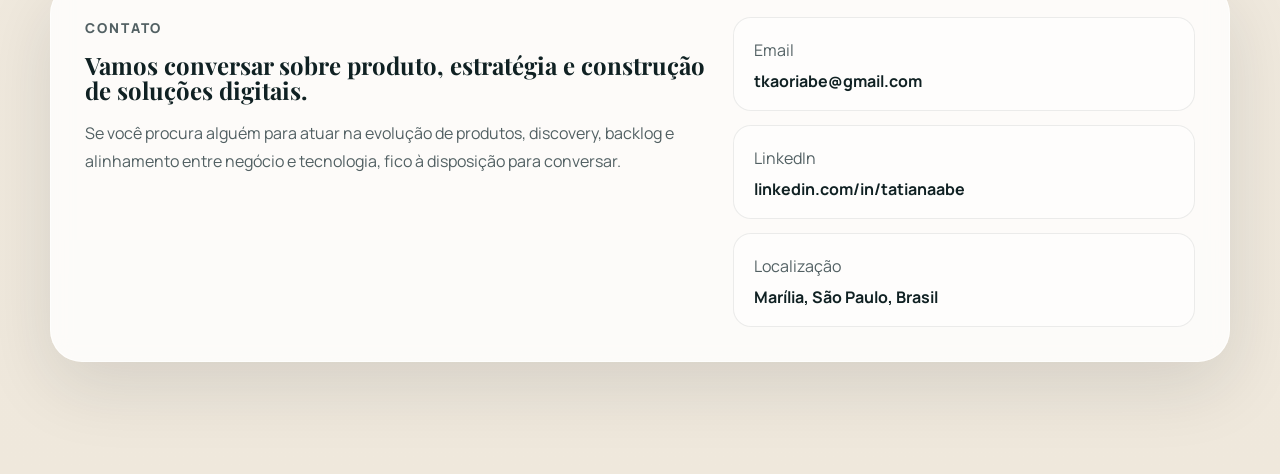
==== commit 03aa9480: "Atualização arquivo CV 260426" ====
--- a/index.html
+++ b/index.html
@@ -39,7 +39,7 @@
         <a href="#contato">Contato</a>
         <a
           class="button button-secondary"
-          href="assets/CV-TatianaKaoriAbe_0426.pdf"
+          href="assets/CV-TatianaKaoriAbe_0426-semcel.pdf"
           target="_blank"
           rel="noreferrer"
         >Currículo</a>
